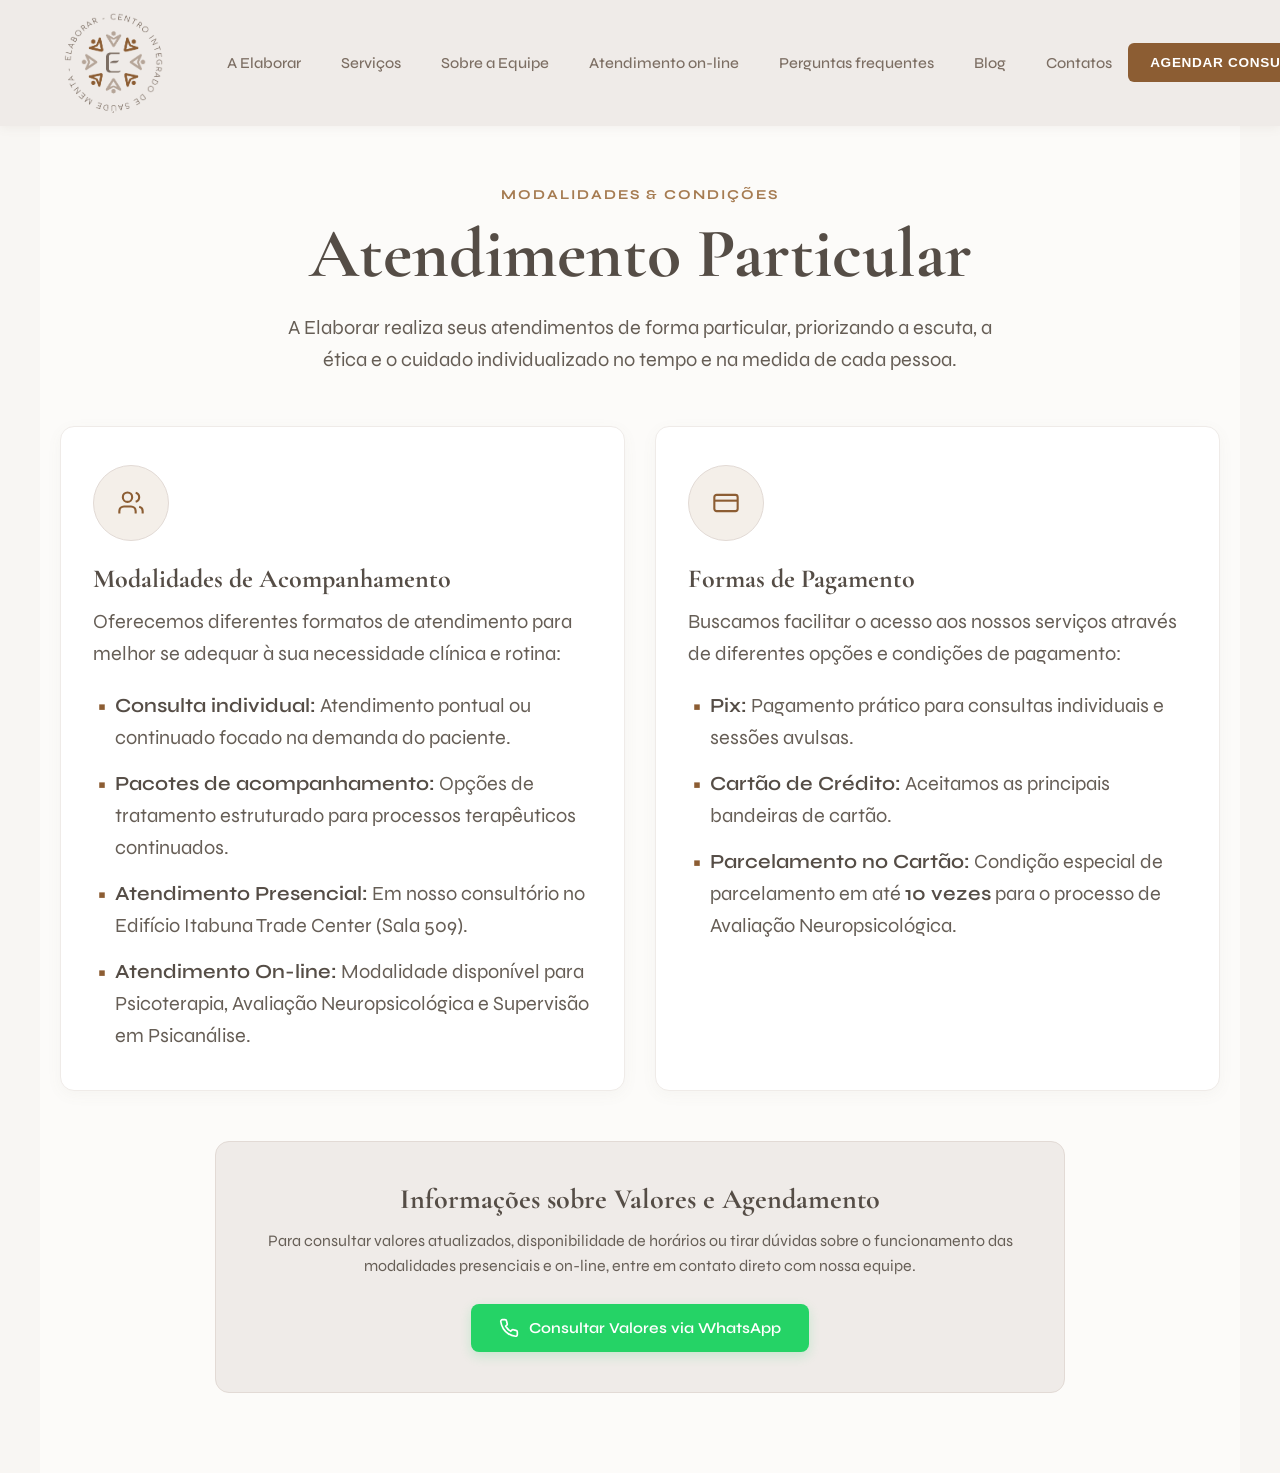
==== atendimento.html @ 6d5e4885 "prototipo 6 Mudanças em todas as abas. Ainda falta slideshow na home" ====
<!DOCTYPE html>
<html lang="pt-BR">
<head>
  <meta charset="UTF-8">
  <meta name="viewport" content="width=device-width, initial-scale=1.0">
  <title>Atendimento Particular - Elaborar</title>
  
  <link rel="stylesheet" href="clinica.css">
  <link rel="preconnect" href="https://fonts.googleapis.com">
  <link rel="preconnect" href="https://fonts.gstatic.com" crossorigin>
  <link href="https://fonts.googleapis.com/css2?family=Cormorant+Garamond:wght@600;700&family=Syne:wght@400;500;600;700&display=swap" rel="stylesheet">
</head>
<body class="fundo-creme">

  <!-- NAVBAR PRINCIPAL -->
<header class="navbar">
  <div class="nav-container">
    <a href="index.html" class="logo-brand">
      <img src="imagenssite/logo.png" alt="Logo Elaborar" class="logo-img">
    </a>

    <button class="hamburger-btn" id="hamburgerBtn" aria-label="Menu">
      <span></span><span></span><span></span>
    </button>
<!-- Navbar Unificada -->
    <div class="nav-content" id="navContent">
      <nav class="nav-menu">
        <a href="sobre.html#a-clinica" class="nav-link">A Elaborar</a>

        <div class="nav-item has-dropdown">
          <a href="servicos.html" class="nav-link">Serviços</a>
          <div class="dropdown-menu">
            <a href="servicos.html#psicoterapia">Psicoterapia</a>
            <a href="servicos.html#psicanalise">Psicanálise</a>
            <a href="servicos.html#psiquiatria">Psiquiatria</a>
            <a href="servicos.html#avaliacao">Avaliação Neuropsicológica</a>
            <a href="servicos.html#orientacao-parental">Orientação Parental</a>
          </div>
        </div>

        <a href="sobre.html#profissionais" class="nav-link">Sobre a Equipe</a>
        <a href="atendimento.html" class="nav-link">Atendimento on-line</a>
        <a href="perguntas.html" class="nav-link">Perguntas frequentes</a>
        <a href="blog.html" class="nav-link">Blog</a>
        <a href="contatos.html" class="nav-link">Contatos</a>
      </nav>
      <!-- BOTÃO DE AÇÃO -->
      <button class="btn-agendar" onclick="abrirModal()">AGENDAR CONSULTA</button>

    </div>
  </div>
</header>

  <section id="atendimento-particular" class="secao-pagina">
    <!-- CABEÇALHO DA SEÇÃO -->
    <div class="texto-centralizado">
      <span class="subtitulo-secao">MODALIDADES & CONDIÇÕES</span>
      <h2>Atendimento Particular</h2>
      <p>A Elaborar realiza seus atendimentos de forma particular, priorizando a escuta, a ética e o cuidado individualizado no tempo e na medida de cada pessoa.</p>
    </div>

    <!-- CARDS COM MODALIDADES E FORMAS DE PAGAMENTO -->
    <div class="container-particular">
      
      <!-- CARD 1: MODALIDADES -->
      <div class="card-particular">
        <div class="icone-particular">
          <svg xmlns="http://www.w3.org/2000/svg" width="28" height="28" viewBox="0 0 24 24" fill="none" stroke="currentColor" stroke-width="1.8"><path d="M16 21v-2a4 4 0 0 0-4-4H6a4 4 0 0 0-4 4v2"/><circle cx="9" cy="7" r="4"/><path d="M22 21v-2a4 4 0 0 0-3-3.87"/><path d="M16 3.13a4 4 0 0 1 0 7.75"/></svg>
        </div>
        <h3>Modalidades de Acompanhamento</h3>
        <p>Oferecemos diferentes formatos de atendimento para melhor se adequar à sua necessidade clínica e rotina:</p>
        <ul class="lista-detalhes">
          <li><strong>Consulta individual:</strong> Atendimento pontual ou continuado focado na demanda do paciente.</li>
          <li><strong>Pacotes de acompanhamento:</strong> Opções de tratamento estruturado para processos terapêuticos continuados.</li>
          <li><strong>Atendimento Presencial:</strong> Em nosso consultório no Edifício Itabuna Trade Center (Sala 509).</li>
          <li><strong>Atendimento On-line:</strong> Modalidade disponível para Psicoterapia, Avaliação Neuropsicológica e Supervisão em Psicanálise.</li>
        </ul>
      </div>

      <!-- CARD 2: FORMAS DE PAGAMENTO -->
      <div class="card-particular">
        <div class="icone-particular">
          <svg xmlns="http://www.w3.org/2000/svg" width="28" height="28" viewBox="0 0 24 24" fill="none" stroke="currentColor" stroke-width="1.8"><rect width="20" height="14" x="2" y="5" rx="2"/><line x1="2" x2="22" y1="10" y2="10"/></svg>
        </div>
        <h3>Formas de Pagamento</h3>
        <p>Buscamos facilitar o acesso aos nossos serviços através de diferentes opções e condições de pagamento:</p>
        <ul class="lista-detalhes">
          <li><strong>Pix:</strong> Pagamento prático para consultas individuais e sessões avulsas.</li>
          <li><strong>Cartão de Crédito:</strong> Aceitamos as principais bandeiras de cartão.</li>
          <li><strong>Parcelamento no Cartão:</strong> Condição especial de parcelamento em até <strong>10 vezes</strong> para o processo de Avaliação Neuropsicológica.</li>
        </ul>
      </div>

    </div>

    <!-- BLOCO DE INFORMAÇÕES ADICIONAIS / DUVIDAS -->
    <div class="caixa-duvidas-particular">
      <h3>Informações sobre Valores e Agendamento</h3>
      <p>Para consultar valores atualizados, disponibilidade de horários ou tirar dúvidas sobre o funcionamento das modalidades presenciais e on-line, entre em contato direto com nossa equipe.</p>
      
      <div class="botoes-acao-particular">
        <a href="https://wa.me/5573981394240?text=Olá!%20Gostaria%20de%20saber%20informações%20sobre%20valores%20e%20horários%20do%20atendimento%20particular." target="_blank" class="btn-particular-whatsapp">
          <svg xmlns="http://www.w3.org/2000/svg" width="20" height="20" viewBox="0 0 24 24" fill="none" stroke="currentColor" stroke-width="2"><path d="M22 16.92v3a2 2 0 0 1-2.18 2 19.79 19.79 0 0 1-8.63-3.07 19.5 19.5 0 0 1-6-6 19.79 19.79 0 0 1-3.07-8.67A2 2 0 0 1 4.11 2h3a2 2 0 0 1 2 1.72 12.84 12.84 0 0 0 .7 2.81 2 2 0 0 1-.45 2.11L8.09 9.91a16 16 0 0 0 6 6l1.27-1.27a2 2 0 0 1 2.11-.45 12.84 12.84 0 0 0 2.81.7A2 2 0 0 1 22 16.92z"/></svg>
          Consultar Valores via WhatsApp
        </a>
      </div>
    </div>

  </section>

</body>
</html>
---- clinica.css ----
/* ==========================================
   RESET & BASE
   ========================================== */
* {
  margin: 0;
  padding: 0;
  box-sizing: border-box;
}

body {
  font-family: 'Syne', sans-serif;
  background-color: #f8f6f3; 
  color: #3d3530;
}

/* ==========================================
   1. TOPBAR (FAIXA SUPERIOR)
   ========================================== */
.topbar {
  background-color: #FFFDD0;
  border-bottom: 1px solid #9e8d80;
  padding: 0.6rem 0;
  font-size: 0.9rem;
  color: #ffffff;
  width: 100%;
}

.topbar-container {
  width: 100%;
  max-width: 1200px; 
  margin: 0 auto;
  padding: 0 1.5rem;
  display: flex;
  justify-content: space-between;
  align-items: center;
}

.topbar-info {
  display: flex;
  align-items: center;
  gap: 1rem;
}

.topbar-info a {
  color: #ffffff;
  text-decoration: none;
  font-weight: 500;
}

.topbar-social {
  display: flex;
  align-items: center;
  gap: 1rem;
}

/* ==========================================
   2. NAVBAR PRINCIPAL
   ========================================== */
.navbar {
  background-color: #efebe8;
  position: sticky;
  top: 0;
  z-index: 100;
  box-shadow: 0 2px 10px rgba(124, 110, 99, 0.08);
  width: 100%;
  padding: 0.8rem 0;
}

.nav-container {
  width: 100%;
  max-width: 95%; 
  margin: 0 auto;
  padding: 0 2rem; 
  display: flex;
  justify-content: space-between;
  align-items: center;
  position: relative;
}

/* Logo / Ícone */
.logo-brand {
  display: flex;
  align-items: center;
}

.logo-img {
  height: 100px;
  width: auto;
  object-fit: contain;
  display: block;
}

/* Container de Navegação */
.nav-content {
  display: flex;
  align-items: center;
  justify-content: space-between; 
  flex: 1;
  margin-left: 3rem; 
}

/* Links de Navegação */
.nav-menu {
  display: flex;
  align-items: center;
  gap: 0.5rem;
  list-style: none;
  margin: 0 auto;
}

.nav-item {
  position: relative;
}

.nav-link {
  display: block;
  padding: 0.8rem 1rem;
  text-decoration: none;
  color: #7c6e63;
  font-size: 0.95rem;
  font-weight: 500;
  white-space: nowrap;
  transition: color 0.2s;
}

.nav-link:hover,
.nav-item:hover .nav-link {
  color: #8c5d33;
}

/* Dropdown Menu */
.dropdown-menu {
  display: none;
  position: absolute;
  top: 100%;
  left: 0;
  background-color: #efebe8;
  min-width: 240px;
  box-shadow: 0 8px 16px rgba(0,0,0,0.1);
  border-radius: 4px;
  padding: 0.5rem 0;
  z-index: 1000;
}

.has-dropdown:hover .dropdown-menu {
  display: block;
}

.dropdown-menu a {
  color: #7c6e63;
  padding: 0.6rem 1.2rem;
  text-decoration: none;
  display: block;
  font-size: 0.85rem;
  transition: background-color 0.2s;
}

.dropdown-menu a:hover {
  background-color: #e2dad5;
  color: #8c5d33;
}

/* Botão Agender Consulta */
.btn-agendar {
  background-color: #8c5d33;
  color: #ffffff;
  padding: 0.75rem 1.4rem;
  border-radius: 6px;
  border: none;
  font-size: 0.85rem;
  font-weight: 700;
  letter-spacing: 0.05em;
  white-space: nowrap;
  cursor: pointer;
  flex-shrink: 0;
  transition: background-color 0.2s, transform 0.2s;
}

.btn-agendar:hover {
  background-color: #6f4726;
  transform: translateY(-1px);
}

/* Hambúrguer */
.hamburger-btn {
  display: none;
  flex-direction: column;
  justify-content: space-between;
  width: 28px;
  height: 20px;
  background: transparent;
  border: none;
  cursor: pointer;
  padding: 0;
  z-index: 101;
}

.hamburger-btn span {
  width: 100%;
  height: 2px;
  background-color: #7c6e63;
  border-radius: 2px;
  transition: all 0.3s ease;
}

/* ==========================================
   3. HERO SECTION
   ========================================== */
.hero {
  position: relative;
  width: 100%;
  height: calc(100vh - 120px);
  display: flex;
  justify-content: center;
  align-items: center;
  text-align: center;
  overflow: hidden;
}

.hero-bg {
  position: absolute;
  inset: 0;
  background: url(imagenssite/background.png) center/cover no-repeat;
}

.hero-overlay {
  position: absolute;
  inset: 0;
  background: linear-gradient(135deg, rgba(124, 110, 99, 0.5) 0%, rgba(140, 93, 51, 0.45) 100%);
}

.hero-content {
  position: relative;
  z-index: 2;
  padding: 0 2rem;
  max-width: 900px;
  color: #ffffff;
}

.hero-content h1 {
  font-size: 3.8rem;
  font-weight: 400;
  letter-spacing: -0.02em;
  margin-bottom: 1.5rem;
  line-height: 1.1;
}

.hero-content p {
  font-family: 'Cormorant Garamond', serif;
  font-style: italic;
  font-size: 1.6rem;
  color: #f1eae4;
}

/* ==========================================
   4. SEÇÕES DE PÁGINAS E SOBRE NÓS
   ========================================== */
.secao-pagina {
  scroll-margin-top: 80px; 
  padding: 80px 20px;
  background-color: #fcfbf9;
}

.fundo-diferente {
  background-color: #f4efe9;
}

.container-secao {
  max-width: 1600px;
  margin: 0 auto;
  display: flex;
  align-items: center;
  gap: 50px;
}

.flex-coluna {
  flex-direction: column;
}

.texto-secao {
  flex: 1;
}

.subtitulo-secao {
  font-family: 'Syne', sans-serif;
  font-size: 16px;
  text-transform: uppercase;
  letter-spacing: 2px;
  color: #a67c52;
  font-weight: 700;
  display: block;
  margin-bottom: 10px;
}

.texto-secao h2, .texto-centralizado h2 {
  font-family: 'Cormorant Garamond', serif;
  font-size: 38px;
  color: #554d46;
  margin-bottom: 20px;
}

.texto-secao p, .texto-centralizado p {
  font-size: 18px;
  line-height: 1.8;
  color: #665e56;
  margin-bottom: 15px;
}

.texto-centralizado {
  text-align: center;
  max-width: 700px;
  margin-bottom: 40px;
}

.imagem-secao {
  flex: 1;
  text-align: center;
}

.img-destaque {
  width: 100%;
  max-width: 450px;
  border-radius: 12px;
  mix-blend-mode: multiply; 
  opacity: 0.75; 
  box-shadow: none; 
}

#sobre-nos {
  padding: 60px 20px;
  text-align: center;
  max-width: 1200px;
  margin: 0 auto;
}

.introducao-clinica {
  margin-bottom: 40px;
  color: #555;
}

.equipe-container {
  display: flex;
  flex-wrap: wrap;
  justify-content: center;
  gap: 30px;
}

.membro-equipe {
  flex: 1;
  min-width: 280px;
  max-width: 350px;
  background-color: #f9f9f9;
  padding: 20px;
  border-radius: 8px;
  box-shadow: 0 4px 6px rgba(0,0,0,0.05);
}

.membro-equipe img {
  width: 150px;
  height: 150px;
  border-radius: 50%;
  object-fit: cover;
  margin-bottom: 15px;
}

.membro-equipe h3 {
  margin: 10px 0 5px 0;
}

.membro-equipe .cargo {
  font-weight: bold;
  color: #007680;
  display: block;
  margin-bottom: 15px;
}

/* Grid e Cards dos Profissionais */
.grid-profissionais {
  display: flex; 
  flex-wrap: wrap;
  justify-content: center;
  gap: 20px;
  width: 100%;
  max-width: 1280px;
  margin: 0 auto;
}

.card-profissional {
  background: #ffffff;
  padding: 35px 30px;
  border-radius: 12px;
  flex: 1 1 420px;
  max-width: 460px;
  text-align: center;
  box-shadow: 0 5px 15px rgba(0, 0, 0, 0.04);
  transition: transform 0.3s ease, box-shadow 0.3s ease;
}

.card-profissional:hover {
  transform: translateY(-5px);
  box-shadow: 0 10px 20px rgba(0,0,0,0.08);
}

.foto-perfil {
  width: 250px;
  height: 250px;
  border-radius: 50%;
  object-fit: cover;
  margin-bottom: 15px;
  border: 3px solid #f4efe9;
}

.card-profissional h3 {
  font-family: 'Cormorant Garamond', serif;
  font-size: 24px;
  color: #554d46;
  margin-bottom: 5px;
}

.cargo-tag {
  display: inline-block;
  font-size: 20px;
  color: #a67c52;
  font-weight: 700;
  margin-bottom: 18px;
}

.card-profissional p {
  font-size: 15px;
  line-height: 1.7;
  color: #665e56;
  text-align: center;          
  margin-top: 15px;
}

/* ==========================================
   2. SEÇÃO DE SERVIÇOS (GRADE DE CARDS)
   ========================================== */
#servicos {
  padding: 60px 20px 80px 20px;
  max-width: 1280px;
  margin: 0 auto;
}

/* Header centralizado da página */
.texto-centralizado {
  text-align: center;
  max-width: 750px;
  margin: 0 auto 50px auto;
}

.subtitulo-secao {
  display: block;
  font-size: 0.85rem;
  font-weight: 700;
  letter-spacing: 0.15em;
  color: #a67c52;
  margin-bottom: 8px;
  text-transform: uppercase;
}

.texto-centralizado h2 {
  font-family: 'Cormorant Garamond', serif;
  font-size: 40px;
  font-weight: 700;
  color: #554d46;
  margin-bottom: 16px;
}

.texto-centralizado p {
  font-size: 1.05rem;
  line-height: 1.6;
  color: #665e56;
}

/* Grid de 4 colunas em telas cheias */
.grid-servicos {
  display: grid;
  grid-template-columns: repeat(4, 1fr);
  gap: 24px;
}

/* Card Individual de Serviço */
.card-servico {
  background-color: #ffffff;
  padding: 35px 24px;
  border-radius: 14px;
  border: 1px solid #efebe8;
  box-shadow: 0 4px 15px rgba(124, 110, 99, 0.05);
  display: flex;
  flex-direction: column;
  align-items: center;
  text-align: center;
  transition: transform 0.3s ease, box-shadow 0.3s ease, border-color 0.3s ease;
}

.card-servico:hover {
  transform: translateY(-6px);
  box-shadow: 0 12px 25px rgba(124, 110, 99, 0.12);
  border-color: #a67c52;
}

/* Ícone Destacado Circular */
.icone-servico {
  width: 60px;
  height: 60px;
  background-color: #f4efe9;
  border-radius: 50%;
  display: flex;
  align-items: center;
  justify-content: center;
  margin-bottom: 20px;
  color: #8c5d33;
  border: 1px solid #e2dad5;
  flex-shrink: 0;
  transition: background-color 0.3s ease, color 0.3s ease, transform 0.3s ease;
}

.card-servico:hover .icone-servico {
  background-color: #8c5d33;
  color: #ffffff;
  transform: scale(1.05);
}

.card-servico h3 {
  font-family: 'Cormorant Garamond', serif;
  font-size: 23px;
  font-weight: 700;
  color: #554d46;
  margin-bottom: 12px;
  line-height: 1.25;
}

.card-servico p {
  font-size: 0.92rem;
  line-height: 1.6;
  color: #665e56;
}

/* ==========================================
   2. PERGUNTAS FREQUENTES (FAQ)
   ========================================== */
.faq-container {
  max-width: 850px;
  margin: 60px auto;
  padding: 0 20px;
}

.faq-container h2 {
  font-family: 'Cormorant Garamond', serif;
  font-size: 38px;
  color: #554d46;
  text-align: center;
  margin-bottom: 35px;
}

.faq-lista {
  display: flex;
  flex-direction: column;
  gap: 16px;
}

/* Card do Item */
.faq-item {
  background-color: #ffffff;
  border: 1px solid #efebe8;
  border-radius: 10px;
  box-shadow: 0 4px 12px rgba(124, 110, 99, 0.04);
  overflow: hidden;
  transition: border-color 0.25s ease, box-shadow 0.25s ease;
}

.faq-item[open] {
  border-color: #a67c52;
  box-shadow: 0 6px 18px rgba(124, 110, 99, 0.08);
}

/* Título / Pergunta */
.faq-item summary {
  padding: 22px 26px;
  font-size: 1.05rem;
  font-weight: 600;
  color: #554d46;
  cursor: pointer;
  display: flex;
  justify-content: space-between;
  align-items: center;
  list-style: none;
  user-select: none;
  transition: color 0.2s ease;
}

.faq-item summary::-webkit-details-marker {
  display: none;
}

.faq-item summary:hover {
  color: #8c5d33;
}

/* Sinalizador de + / - automático */
.faq-item summary::after {
  content: '+';
  font-size: 1.4rem;
  font-weight: 400;
  color: #8c5d33;
  line-height: 1;
  transition: transform 0.25s ease;
}

.faq-item[open] summary::after {
  content: '−';
}

/* Resposta */
.faq-resposta {
  padding: 0 26px 22px 26px;
  color: #665e56;
  font-size: 0.96rem;
  line-height: 1.7;
  border-top: 1px solid #f4efe9;
  padding-top: 16px;
}

/* ==========================================
   2. ESTRUTURA DO BLOG & CARDS
   ========================================== */
.secao-pagina {
  padding: 60px 20px 80px 20px;
  max-width: 1000px;
  margin: 0 auto;
}

.card-box {
  background-color: #ffffff;
  border-radius: 16px;
  padding: 45px 40px;
  border: 1px solid #efebe8;
  box-shadow: 0 4px 20px rgba(124, 110, 99, 0.06);
}

.subtitulo-secao {
  display: block;
  font-size: 0.85rem;
  font-weight: 700;
  letter-spacing: 0.15em;
  color: #a67c52;
  margin-bottom: 8px;
  text-transform: uppercase;
}

.titulo-aba {
  font-family: 'Cormorant Garamond', serif;
  font-size: 38px;
  font-weight: 700;
  color: #554d46;
  margin-bottom: 30px;
}

/* BARRA DO ADMINISTRADOR */
.admin-bar {
  display: flex;
  justify-content: flex-end;
  margin-bottom: 15px;
}

.btn-admin-toggle {
  background-color: transparent;
  border: 1px dashed #a67c52;
  color: #8c5d33;
  padding: 8px 16px;
  border-radius: 6px;
  font-family: 'Syne', sans-serif;
  font-size: 0.85rem;
  font-weight: 600;
  cursor: pointer;
  transition: all 0.2s ease;
}

.btn-admin-toggle:hover {
  background-color: #f4efe9;
}

/* FORMULÁRIO DE PUBLICAÇÃO */
.blog-form-box {
  background-color: #fcfaf7;
  border: 1px solid #e2dad5;
  border-radius: 12px;
  padding: 28px;
  margin-bottom: 40px;
  display: none; /* Controlado via JS para exibir apenas se admin */
}

.blog-form-box.ativo {
  display: block;
}

.blog-form-box h3 {
  font-family: 'Cormorant Garamond', serif;
  font-size: 24px;
  font-weight: 700;
  color: #554d46;
  margin-bottom: 18px;
}

.blog-form-box input[type="text"],
.blog-form-box textarea {
  width: 100%;
  padding: 12px 16px;
  margin-bottom: 15px;
  border: 1px solid #dcd6d0;
  border-radius: 8px;
  font-family: 'Syne', sans-serif;
  font-size: 0.95rem;
  color: #3d3530;
  background-color: #ffffff;
  outline: none;
  transition: border-color 0.2s ease, box-shadow 0.2s ease;
}

.blog-form-box input[type="text"]:focus,
.blog-form-box textarea:focus {
  border-color: #8c5d33;
  box-shadow: 0 0 0 3px rgba(140, 93, 51, 0.1);
}

.btn-publicar {
  background-color: #8c5d33;
  color: #ffffff;
  padding: 12px 26px;
  border: none;
  border-radius: 8px;
  font-family: 'Syne', sans-serif;
  font-size: 0.9rem;
  font-weight: 700;
  cursor: pointer;
  transition: background-color 0.2s ease, transform 0.2s ease;
}

.btn-publicar:hover {
  background-color: #6f4726;
  transform: translateY(-1px);
}

/* CARDS DE ARTIGOS PUBLICADOS */
#postsContainer {
  display: flex;
  flex-direction: column;
  gap: 24px;
}

.post-card {
  background-color: #ffffff;
  border: 1px solid #efebe8;
  border-radius: 12px;
  padding: 28px;
  box-shadow: 0 2px 10px rgba(124, 110, 99, 0.04);
  transition: border-color 0.2s ease, box-shadow 0.2s ease;
}

.post-card:hover {
  border-color: #e2dad5;
  box-shadow: 0 4px 15px rgba(124, 110, 99, 0.08);
}

.post-card h3 {
  font-family: 'Cormorant Garamond', serif;
  font-size: 26px;
  font-weight: 700;
  color: #554d46;
  margin-bottom: 6px;
}

.post-meta {
  font-size: 0.82rem;
  font-weight: 600;
  color: #a67c52;
  margin-bottom: 14px;
  text-transform: uppercase;
  letter-spacing: 0.05em;
}

.post-card p {
  font-size: 0.98rem;
  line-height: 1.65;
  color: #665e56;
  white-space: pre-wrap;
}

.post-acoes {
  margin-top: 15px;
  padding-top: 12px;
  border-top: 1px solid #f4efe9;
  display: flex;
  justify-content: flex-end;
}

.btn-deletar {
  background: transparent;
  border: none;
  color: #c94a4a;
  font-family: 'Syne', sans-serif;
  font-size: 0.82rem;
  font-weight: 600;
  cursor: pointer;
  transition: color 0.2s ease;
}

.btn-deletar:hover {
  color: #a33232;
  text-decoration: underline;
}

/* RODAPÉ SIMPLES */
.rodape-simples {
  text-align: center;
  padding: 30px 20px;
  color: #7c6e63;
  font-size: 0.88rem;
  border-top: 1px solid #efebe8;
  margin-top: 40px;
}


/* ==========================================
   2. ATENDIMENTO PARTICULAR
   ========================================== */
#atendimento-particular {
  padding: 60px 20px 80px 20px;
  max-width: 1200px;
  margin: 0 auto;
}

/* Cabeçalho da Seção */
.texto-centralizado {
  text-align: center;
  max-width: 750px;
  margin: 0 auto 50px auto;
}

.subtitulo-secao {
  display: block;
  font-size: 0.85rem;
  font-weight: 700;
  letter-spacing: 0.15em;
  color: #a67c52;
  margin-bottom: 8px;
  text-transform: uppercase;
}

.texto-centralizado h2 {
  font-family: 'Cormorant Garamond', serif;
  font-size: 70px;
  font-weight: 700;
  color: #554d46;
  margin-bottom: 16px;
}

.texto-centralizado p {
  font-size: 20px;
  line-height: 1.6;
  color: #665e56;
}

/* Grid de Cards (Modalidades e Pagamento) */
.container-particular {
  display: grid;
  grid-template-columns: repeat(2, 1fr);
  gap: 30px;
  margin-bottom: 50px;
}

.card-particular {
  background-color: #ffffff;
  padding: 38px 32px;
  border-radius: 14px;
  border: 1px solid #efebe8;
  box-shadow: 0 4px 15px rgba(124, 110, 99, 0.05);
  display: flex;
  flex-direction: column;
  align-items: flex-start;
  transition: transform 0.3s ease, box-shadow 0.3s ease, border-color 0.3s ease;
}

.card-particular:hover {
  transform: translateY(-5px);
  box-shadow: 0 12px 25px rgba(124, 110, 99, 0.12);
  border-color: #a67c52;
}

/* Ícone Destacado Circular */
.icone-particular {
  width: 76px;
  height: 76px;
  background-color: #f4efe9;
  border-radius: 50%;
  display: flex;
  align-items: center;
  justify-content: center;
  margin-bottom: 22px;
  color: #8c5d33;
  border: 1px solid #e2dad5;
  flex-shrink: 0;
}

.card-particular h3 {
  font-family: 'Cormorant Garamond', serif;
  font-size: 26px;
  font-weight: 700;
  color: #554d46;
  margin-bottom: 12px;
}

.card-particular > p {
  font-size: 20px;
  line-height: 1.6;
  color: #665e56;
  margin-bottom: 20px;
}

/* Estilização da Lista de Detalhes */
.lista-detalhes {
  list-style: none;
  padding: 0;
  margin: 0;
  width: 100%;
  display: flex;
  flex-direction: column;
  gap: 14px;
}

.lista-detalhes li {
  position: relative;
  padding-left: 22px;
  font-size: 20px;
  line-height: 1.6;
  color: #665e56;
}

.lista-detalhes li::before {
  content: '•';
  position: absolute;
  left: 4px;
  top: -2px;
  color: #8c5d33;
  font-size: 1.4rem;
}

.lista-detalhes li strong {
  color: #554d46;
  font-weight: 600;
}

/* Caixa de Informações Adicionais / WhatsApp */
.caixa-duvidas-particular {
  background-color: #efebe8;
  border-radius: 14px;
  padding: 40px 30px;
  text-align: center;
  max-width: 850px;
  margin: 0 auto;
  border: 1px solid #e2dad5;
}

.caixa-duvidas-particular h3 {
  font-family: 'Cormorant Garamond', serif;
  font-size: 28px;
  font-weight: 700;
  color: #554d46;
  margin-bottom: 12px;
}

.caixa-duvidas-particular p {
  font-size: 1rem;
  line-height: 1.6;
  color: #665e56;
  margin-bottom: 25px;
}

.botoes-acao-particular {
  display: flex;
  justify-content: center;
}

.btn-particular-whatsapp {
  display: inline-flex;
  align-items: center;
  gap: 10px;
  background-color: #25d366;
  color: #ffffff;
  padding: 14px 28px;
  border-radius: 8px;
  font-size: 0.95rem;
  font-weight: 600;
  text-decoration: none;
  transition: background-color 0.25s ease, transform 0.25s ease, box-shadow 0.25s ease;
  box-shadow: 0 4px 12px rgba(37, 211, 102, 0.2);
}

/* ==========================================
   5. MODAL DE AGENDAMENTO
   ========================================== */
.modal {
  display: none; 
  position: fixed;
  z-index: 1000;
  inset: 0;
  background-color: rgba(0, 0, 0, 0.5);
  backdrop-filter: blur(4px);
  justify-content: center;
  align-items: center;
  padding: 1rem;
}

.modal-content {
  background-color: #f8f6f3;
  padding: 2.5rem;
  border-radius: 12px;
  max-width: 650px;
  width: 100%;
  position: relative;
  box-shadow: 0 10px 30px rgba(0,0,0,0.2);
}

.close-btn {
  position: absolute;
  top: 1rem;
  right: 1.5rem;
  font-size: 2rem;
  color: #7c6e63;
  cursor: pointer;
  line-height: 1;
}

.modal-content h2 {
  color: #7c6e63;
  margin-bottom: 0.5rem;
  font-size: 1.8rem;
}

.modal-content p {
  color: #66526e;
  font-size: 0.95rem;
  margin-bottom: 1.5rem;
}

.form-row {
  display: flex;
  gap: 1rem;
  margin-bottom: 1rem;
}

.form-row input {
  flex: 1;
}

#formAgendamento input,
#formAgendamento textarea {
  width: 100%;
  padding: 0.85rem 1rem;
  border: 1px solid #b5a598;
  border-radius: 6px;
  background-color: #ffffff;
  font-family: inherit;
  font-size: 0.95rem;
  color: #3d3530;
  outline: none;
  transition: border-color 0.2s;
}

#formAgendamento input:focus,
#formAgendamento textarea:focus {
  border-color: #8c5d33;
}

#formAgendamento textarea {
  margin-bottom: 1.5rem;
  resize: vertical;
}

.btn-submit {
  width: 100%;
  background-color: #8c5d33;
  color: #ffffff;
  padding: 1rem;
  border: none;
  border-radius: 6px;
  font-size: 1rem;
  font-weight: 700;
  cursor: pointer;
  transition: background-color 0.2s;
}

.btn-submit:hover {
  background-color: #6f4726;
}

/* ==========================================
   6. BOTÃO FLUTUANTE WHATSAPP
   ========================================== */
.whatsapp-btn {
  position: fixed;
  bottom: 2rem;
  right: 2rem;
  width: 54px;
  height: 54px;
  background-color: #25d366;
  color: #fff;
  border-radius: 50%;
  display: flex;
  justify-content: center;
  align-items: center;
  box-shadow: 0 4px 12px rgba(0, 0, 0, 0.25);
  z-index: 80;
}

/* ==========================================
   7. RESPONSIVIDADE E MEDIA QUERIES
   ========================================== */
@media (max-width: 1100px) {
  .topbar-info span:first-child,
  .divider-dot,
  .topbar-social {
    display: none;
  }

  .topbar-container {
    justify-content: center;
  }

  .topbar-info {
    gap: 0.8rem;
    font-size: 0.8rem;
  }

  .hamburger-btn {
    display: flex;
  }

  .nav-content {
    display: none;
    position: absolute;
    top: 100%;
    left: 0;
    width: 100%;
    background-color: #efebe8;
    flex-direction: column;
    padding: 1.5rem;
    box-shadow: 0 10px 20px rgba(0,0,0,0.12);
    gap: 1.2rem;
    border-top: 1px solid #e2dad5;
    margin-left: 0;
  }

  .nav-content.active {
    display: flex;
  }

  .nav-menu {
    flex-direction: column;
    width: 100%;
    gap: 0.8rem;
    margin: 0;
  }

  .nav-item {
    width: 100%;
    text-align: center;
  }

  .nav-link {
    font-size: 1rem;
    display: block;
    padding: 0.4rem 0;
  }

  .dropdown-menu {
    position: static;
    box-shadow: none;
    background-color: #e7e1dc;
    margin-top: 0.4rem;
    border-radius: 6px;
  }

  .btn-agendar {
    width: 100%;
    max-width: 300px;
    margin: 0.5rem auto 0 auto;
    text-align: center;
  }

  .hamburger-btn.active span:nth-child(1) {
    transform: translateY(9px) rotate(45deg);
  }

  .hamburger-btn.active span:nth-child(2) {
    opacity: 0;
  }

  .hamburger-btn.active span:nth-child(3) {
    transform: translateY(-9px) rotate(-45deg);
  }
}

@media (max-width: 768px) {
  .container-secao {
    flex-direction: column;
    gap: 30px;
  }
}

@media (max-width: 600px) {
  .form-row {
    flex-direction: column;
    gap: 1rem;
  }
}
/* Ajuste Mobile */
@media (max-width: 600px) {
  .pergunta-faq {
    padding: 18px 20px;
    font-size: 0.98rem;
  }
  
  .resposta-faq {
    padding: 0 20px 18px 20px;
    padding-top: 14px;
  }
}
/* Responsividade Mobile */
@media (max-width: 600px) {
  .secao-online {
    padding: 50px 15px;
  }
  
  .grid-online {
    grid-template-columns: 1fr;
  }}
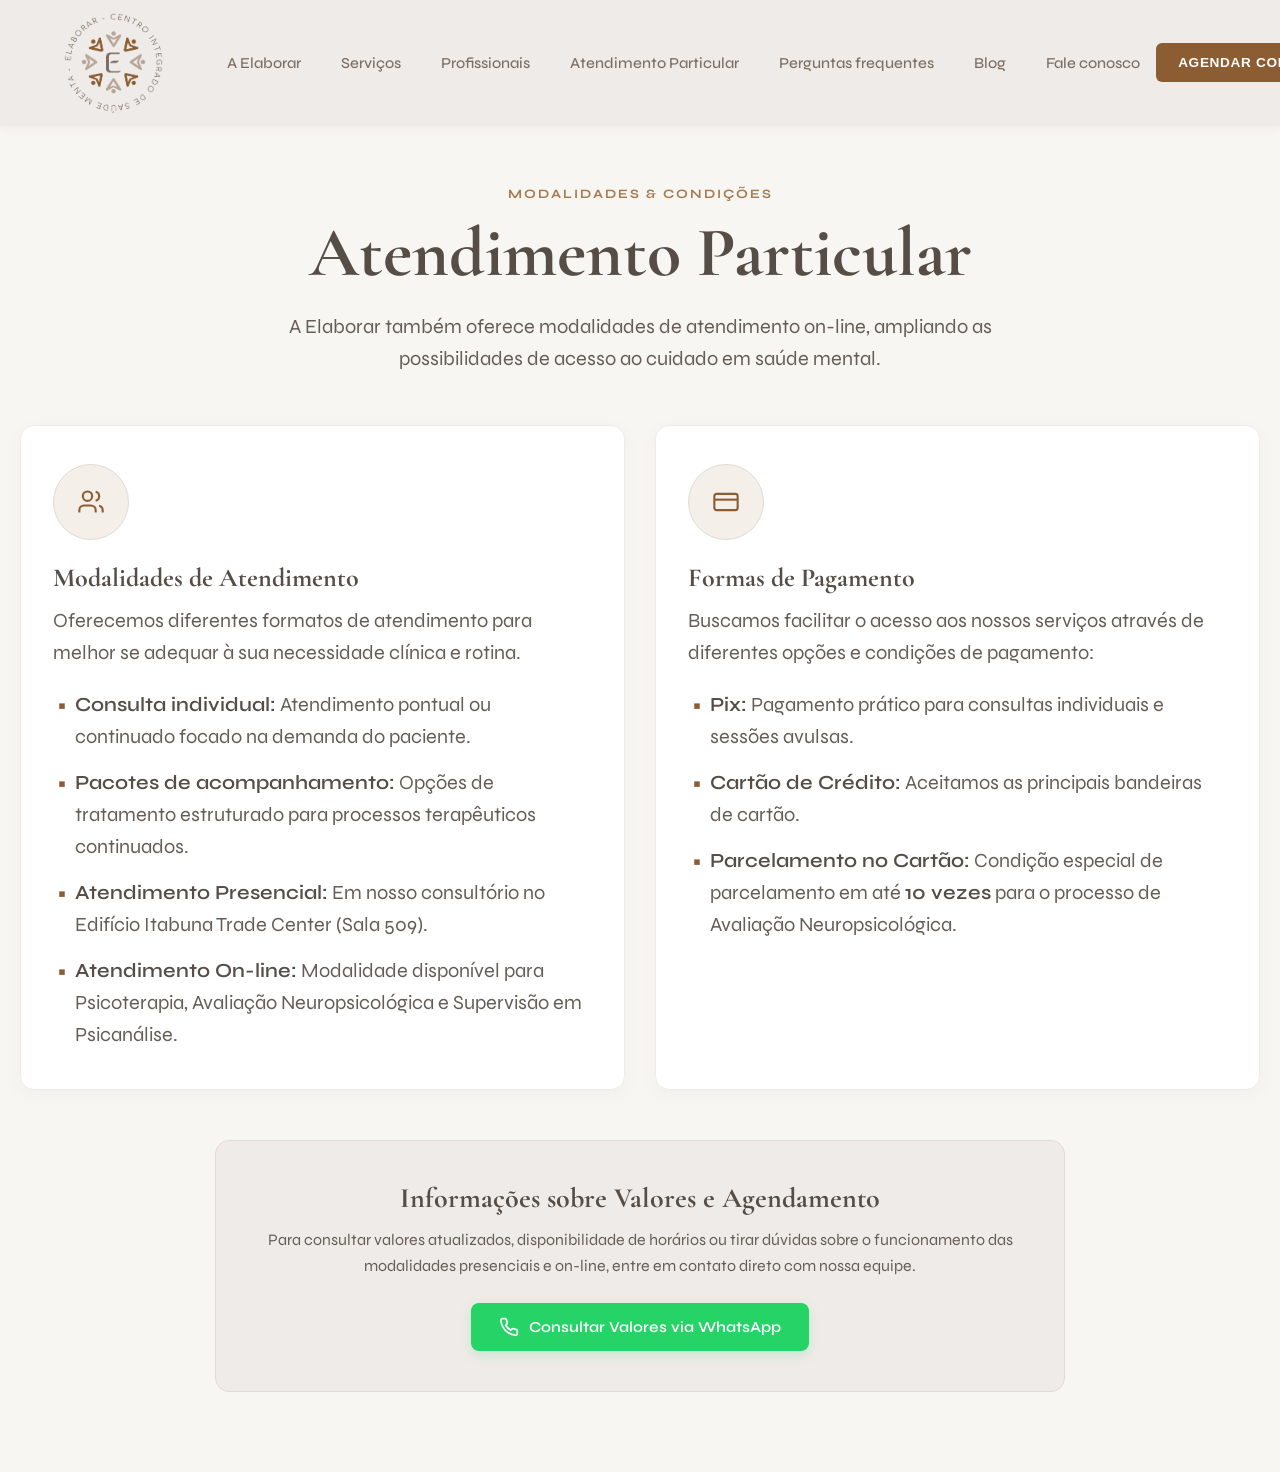
==== commit 97c4ad44: "Prototipo Final? Talvez....... Talvez" ====
--- a/atendimento.html
+++ b/atendimento.html
@@ -4,7 +4,7 @@
   <meta charset="UTF-8">
   <meta name="viewport" content="width=device-width, initial-scale=1.0">
   <title>Atendimento Particular - Elaborar</title>
-  
+  <script src="clinica.js"></script>
   <link rel="stylesheet" href="clinica.css">
   <link rel="preconnect" href="https://fonts.googleapis.com">
   <link rel="preconnect" href="https://fonts.gstatic.com" crossorigin>
@@ -38,11 +38,11 @@
           </div>
         </div>
 
-        <a href="sobre.html#profissionais" class="nav-link">Sobre a Equipe</a>
-        <a href="atendimento.html" class="nav-link">Atendimento on-line</a>
+        <a href="profissionais.html" class="nav-link">Profissionais</a>
+        <a href="atendimento.html" class="nav-link">Atendimento Particular</a>
         <a href="perguntas.html" class="nav-link">Perguntas frequentes</a>
         <a href="blog.html" class="nav-link">Blog</a>
-        <a href="contatos.html" class="nav-link">Contatos</a>
+        <a href="contatos.html" class="nav-link">Fale conosco</a>
       </nav>
       <!-- BOTÃO DE AÇÃO -->
       <button class="btn-agendar" onclick="abrirModal()">AGENDAR CONSULTA</button>
@@ -56,7 +56,7 @@
     <div class="texto-centralizado">
       <span class="subtitulo-secao">MODALIDADES & CONDIÇÕES</span>
       <h2>Atendimento Particular</h2>
-      <p>A Elaborar realiza seus atendimentos de forma particular, priorizando a escuta, a ética e o cuidado individualizado no tempo e na medida de cada pessoa.</p>
+      <p>A Elaborar também oferece modalidades de atendimento on-line, ampliando as possibilidades de acesso ao cuidado em saúde mental.</p>
     </div>
 
     <!-- CARDS COM MODALIDADES E FORMAS DE PAGAMENTO -->
@@ -67,13 +67,14 @@
         <div class="icone-particular">
           <svg xmlns="http://www.w3.org/2000/svg" width="28" height="28" viewBox="0 0 24 24" fill="none" stroke="currentColor" stroke-width="1.8"><path d="M16 21v-2a4 4 0 0 0-4-4H6a4 4 0 0 0-4 4v2"/><circle cx="9" cy="7" r="4"/><path d="M22 21v-2a4 4 0 0 0-3-3.87"/><path d="M16 3.13a4 4 0 0 1 0 7.75"/></svg>
         </div>
-        <h3>Modalidades de Acompanhamento</h3>
-        <p>Oferecemos diferentes formatos de atendimento para melhor se adequar à sua necessidade clínica e rotina:</p>
+        <h3>Modalidades de Atendimento</h3>
+        <p>Oferecemos diferentes formatos de atendimento para melhor se adequar à sua necessidade clínica e rotina.</p>
         <ul class="lista-detalhes">
           <li><strong>Consulta individual:</strong> Atendimento pontual ou continuado focado na demanda do paciente.</li>
           <li><strong>Pacotes de acompanhamento:</strong> Opções de tratamento estruturado para processos terapêuticos continuados.</li>
           <li><strong>Atendimento Presencial:</strong> Em nosso consultório no Edifício Itabuna Trade Center (Sala 509).</li>
           <li><strong>Atendimento On-line:</strong> Modalidade disponível para Psicoterapia, Avaliação Neuropsicológica e Supervisão em Psicanálise.</li>
+      
         </ul>
       </div>
 
@@ -105,8 +106,32 @@
         </a>
       </div>
     </div>
+ <!-- MODAL DE AGENDAMENTO -->
+  <div id="modalAgendamento" class="modal">
+    <div class="modal-content">
+      <span class="close-btn" onclick="fecharModal()">&times;</span>
+      
+      <h2>Agendar Consulta</h2>
+      <p>Entre em contato com a Elaborar para consultar horários disponíveis, conhecer as modalidades de atendimento e realizar seu agendamento. </p>
 
+      <form id="formAgendamento" onsubmit="enviarParaWhatsApp(event)">
+        <div class="form-row">
+          <input type="text" id="nome" placeholder="Nome" required />
+          <input type="email" id="email" placeholder="E-mail" required />
+        </div>
+        
+        <div class="form-row">
+          <input type="tel" id="telefone" placeholder="Telefone / WhatsApp" required />
+          <input type="text" id="assunto" placeholder="Assunto" required />
+        </div>
+
+        <textarea id="mensagem" rows="4" placeholder="Descreva melhor suas dúvidas ou deixe-nos uma sugestão!" required></textarea>
+
+        <button type="submit" class="btn-submit">Enviar mensagem</button>
+      </form>
+    </div>
+  </div>
   </section>
 
-</body>
+</body>   
 </html>
--- a/clinica.css
+++ b/clinica.css
@@ -11,6 +11,18 @@
   font-family: 'Syne', sans-serif;
   background-color: #f8f6f3; 
   color: #3d3530;
+}
+
+* {
+  box-sizing: border-box;
+}
+
+html, body {
+  width: 100%;
+  max-width: 100%;
+  overflow-x: hidden; /* Corta qualquer elemento que tente sair da tela lateralmente */
+  margin: 0;
+  padding: 0;
 }
 
 /* ==========================================
@@ -204,61 +216,172 @@
 }
 
 /* ==========================================
-   3. HERO SECTION
+   3. HERO SECTION / SLIDESHOW
    ========================================== */
 .hero {
   position: relative;
   width: 100%;
   height: calc(100vh - 120px);
-  display: flex;
-  justify-content: center;
-  align-items: center;
-  text-align: center;
+  min-height: 520px;
   overflow: hidden;
-}
-
-.hero-bg {
+  background-color: #3d3530;
+}
+
+.slideshow-container {
+  position: relative;
+  width: 100%;
+  height: 100%;
+}
+
+.slide {
   position: absolute;
   inset: 0;
-  background: url(imagenssite/background.png) center/cover no-repeat;
-}
-
-.hero-overlay {
+  opacity: 0;
+  visibility: hidden;
+  transition: opacity 0.8s ease-in-out, visibility 0.8s ease-in-out;
+  display: flex;
+  align-items: center;
+  justify-content: center;
+  z-index: 1;
+}
+
+.slide.active {
+  opacity: 1;
+  visibility: visible;
+  z-index: 2;
+}
+
+.img-slide {
   position: absolute;
   inset: 0;
-  background: linear-gradient(135deg, rgba(124, 110, 99, 0.5) 0%, rgba(140, 93, 51, 0.45) 100%);
-}
-
-.hero-content {
+  width: 100%;
+  height: 100%;
+  object-fit: cover;
+  object-position: center;
+  z-index: 1;
+}
+
+/* Camada escura sobre a foto */
+.slide-overlay {
+  position: absolute;
+  inset: 0;
+  background: linear-gradient(135deg, rgba(61, 53, 48, 0.55) 0%, rgba(140, 93, 51, 0.45) 100%);
+  z-index: 2;
+}
+
+/* Textos e botões na frente de tudo */
+.slide-conteudo {
   position: relative;
-  z-index: 2;
-  padding: 0 2rem;
-  max-width: 900px;
+  z-index: 3;
+  text-align: center;
   color: #ffffff;
-}
-
-.hero-content h1 {
-  font-size: 3.8rem;
+  max-width: 800px;
+  padding: 0 1.5rem;
+}
+
+.badge-servico {
+  font-family: 'Syne', sans-serif;
+  font-size: 0.75rem;
+  letter-spacing: 3px;
+  text-transform: uppercase;
+  background: rgba(255, 255, 255, 0.2);
+  backdrop-filter: blur(4px);
+  padding: 6px 16px;
+  border-radius: 20px;
+  display: inline-block;
+  margin-bottom: 1.2rem;
+  color: #ffffff;
+}
+
+.slide-conteudo h2 {
+  font-family: 'Cormorant Garamond', serif;
+  font-size: 3.5rem;
   font-weight: 400;
-  letter-spacing: -0.02em;
-  margin-bottom: 1.5rem;
+  margin-bottom: 1rem;
   line-height: 1.1;
-}
-
-.hero-content p {
+  color: #ffffff;
+  text-shadow: 0 2px 10px rgba(0, 0, 0, 0.3);
+}
+
+.slide-conteudo p {
   font-family: 'Cormorant Garamond', serif;
   font-style: italic;
-  font-size: 1.6rem;
+  font-size: 1.5rem;
   color: #f1eae4;
-}
-
+  margin-bottom: 2rem;
+  line-height: 1.4;
+  text-shadow: 0 1px 5px rgba(0, 0, 0, 0.3);
+}
+
+/* Setas Laterais */
+.slide-nav {
+  position: absolute;
+  top: 50%;
+  transform: translateY(-50%);
+  z-index: 10;
+  background: rgba(255, 255, 255, 0.2);
+  backdrop-filter: blur(4px);
+  color: #ffffff;
+  border: none;
+  width: 46px;
+  height: 46px;
+  border-radius: 50%;
+  cursor: pointer;
+  font-size: 1.2rem;
+  display: flex;
+  align-items: center;
+  justify-content: center;
+  transition: background 0.3s ease, transform 0.3s ease;
+}
+
+.slide-nav:hover {
+  background: rgba(140, 93, 51, 0.85);
+  transform: translateY(-50%) scale(1.08);
+}
+
+.slide-nav.prev { left: 1.5rem; }
+.slide-nav.next { right: 1.5rem; }
+
+/* Pontos Inferiores */
+.dots-container {
+  position: absolute;
+  bottom: 1.5rem;
+  left: 50%;
+  transform: translateX(-50%);
+  z-index: 10;
+  display: flex;
+  gap: 10px;
+}
+
+.dot {
+  width: 12px;
+  height: 12px;
+  border-radius: 50%;
+  background: rgba(255, 255, 255, 0.4);
+  cursor: pointer;
+  transition: background 0.3s ease, transform 0.3s ease;
+}
+
+.dot.active {
+  background: #ffffff;
+  transform: scale(1.25);
+}
+
+@media (max-width: 768px) {
+  .hero { height: 480px; }
+  .slide-conteudo h2 { font-size: 2.3rem; }
+  .slide-conteudo p { font-size: 1.15rem; }
+  .slide-nav { display: none; }
+}
 /* ==========================================
    4. SEÇÕES DE PÁGINAS E SOBRE NÓS
    ========================================== */
+
 .secao-pagina {
-  scroll-margin-top: 80px; 
-  padding: 80px 20px;
-  background-color: #fcfbf9;
+  padding: 40px 3%;
+  width: 100%;
+  max-width: 100% !important;
+  margin: 0 auto;
 }
 
 .fundo-diferente {
@@ -266,24 +389,25 @@
 }
 
 .container-secao {
-  max-width: 1600px;
+  max-width: 95%; /* Expande o conteúdo até próximo das bordas */
   margin: 0 auto;
   display: flex;
   align-items: center;
   gap: 50px;
 }
+
 
 .flex-coluna {
   flex-direction: column;
 }
 
 .texto-secao {
-  flex: 1;
+  flex: 2;
 }
 
 .subtitulo-secao {
   font-family: 'Syne', sans-serif;
-  font-size: 16px;
+  font-size: 18px;
   text-transform: uppercase;
   letter-spacing: 2px;
   color: #a67c52;
@@ -300,7 +424,7 @@
 }
 
 .texto-secao p, .texto-centralizado p {
-  font-size: 18px;
+  font-size: 20px;
   line-height: 1.8;
   color: #665e56;
   margin-bottom: 15px;
@@ -375,22 +499,41 @@
 }
 
 /* Grid e Cards dos Profissionais */
+
+
+/* Ajuste de rolagem da âncora */
+#profissionais {
+  /* Margem entre Profissionais e sobre a Elaborar*/
+  scroll-margin-top: 100px;
+  padding-top: 40px; 
+}
+#profissionais .texto-centralizado {
+  margin-bottom: 25px; /* Reduzido de 40px para 25px */
+}
+
+.texto-centralizado {
+  text-align: center;
+  max-width: 900px;
+  margin: 0 auto 40px auto;
+}
+
 .grid-profissionais {
   display: flex; 
-  flex-wrap: wrap;
-  justify-content: center;
+  flex-wrap: nowrap; /* Impede a quebra de linha em telas grandes */
+  justify-content: space-between;
   gap: 20px;
   width: 100%;
-  max-width: 1280px;
+  max-width: 1650px;
   margin: 0 auto;
 }
 
 .card-profissional {
   background: #ffffff;
-  padding: 35px 30px;
+  padding: 25px 15px;
   border-radius: 12px;
-  flex: 1 1 420px;
-  max-width: 460px;
+  flex: 1 1 0; /* Força os 4 cards a terem exatamente o mesmo tamanho */
+  min-width: 0; /* Evita estouro de conteúdo */
+  max-width: none !important;
   text-align: center;
   box-shadow: 0 5px 15px rgba(0, 0, 0, 0.04);
   transition: transform 0.3s ease, box-shadow 0.3s ease;
@@ -402,14 +545,14 @@
 }
 
 .foto-perfil {
-  width: 250px;
-  height: 250px;
+  width: 180px;       /* Proporcionaliza a foto ao novo tamanho do card (era 250px) */
+  height: 180px;
   border-radius: 50%;
   object-fit: cover;
   margin-bottom: 15px;
   border: 3px solid #f4efe9;
 }
-
+  
 .card-profissional h3 {
   font-family: 'Cormorant Garamond', serif;
   font-size: 24px;
@@ -433,8 +576,17 @@
   margin-top: 15px;
 }
 
+.secao-profissionais {
+  padding: 80px 20px; /* Reduza se o espaço superior estiver exagerado */
+  min-height: calc(100vh - 100px); /* Opcional: faz a seção ocupar a tela quase cheia */
+  display: flex;
+  flex-direction: column;
+  justify-content: center;
+}
+
+
 /* ==========================================
-   2. SEÇÃO DE SERVIÇOS (GRADE DE CARDS)
+   5. SEÇÃO DE SERVIÇOS (GRADE DE CARDS)
    ========================================== */
 #servicos {
   padding: 60px 20px 80px 20px;
@@ -473,37 +625,42 @@
   color: #665e56;
 }
 
-/* Grid de 4 colunas em telas cheias */
 .grid-servicos {
   display: grid;
-  grid-template-columns: repeat(4, 1fr);
-  gap: 24px;
-}
-
-/* Card Individual de Serviço */
+  grid-template-columns: repeat(5, 1fr); /* 5 cards por linha */
+  gap: 20px;
+  width: 100%;
+  max-width: 1600px; /*largura máxima pra caber na tela */
+  margin: 0 auto;
+}
+
+/* Card Individual ampliado em altura e presença */
 .card-servico {
   background-color: #ffffff;
-  padding: 35px 24px;
-  border-radius: 14px;
+  padding: 40px 20px; /* Altura maior com espaçamento horizontal proporcional */
+  min-height: 320px;  /* Mantém todos os 10 cards com o mesmo tamanho alinhado */
+  border-radius: 16px;
   border: 1px solid #efebe8;
-  box-shadow: 0 4px 15px rgba(124, 110, 99, 0.05);
+  box-shadow: 0 6px 20px rgba(124, 110, 99, 0.06);
   display: flex;
   flex-direction: column;
   align-items: center;
+  justify-content: center;
   text-align: center;
+  cursor: pointer;
   transition: transform 0.3s ease, box-shadow 0.3s ease, border-color 0.3s ease;
 }
 
 .card-servico:hover {
-  transform: translateY(-6px);
-  box-shadow: 0 12px 25px rgba(124, 110, 99, 0.12);
+  transform: translateY(-8px);
+  box-shadow: 0 16px 30px rgba(124, 110, 99, 0.14);
   border-color: #a67c52;
 }
 
-/* Ícone Destacado Circular */
+/* Ícones e Textos */
 .icone-servico {
-  width: 60px;
-  height: 60px;
+  width: 68px;
+  height: 68px;
   background-color: #f4efe9;
   border-radius: 50%;
   display: flex;
@@ -516,15 +673,15 @@
   transition: background-color 0.3s ease, color 0.3s ease, transform 0.3s ease;
 }
 
-.card-servico:hover .icone-servico {
+card-servico:hover .icone-servico {
   background-color: #8c5d33;
   color: #ffffff;
-  transform: scale(1.05);
+  transform: scale(1.08);
 }
 
 .card-servico h3 {
   font-family: 'Cormorant Garamond', serif;
-  font-size: 23px;
+  font-size: 24px;
   font-weight: 700;
   color: #554d46;
   margin-bottom: 12px;
@@ -532,13 +689,13 @@
 }
 
 .card-servico p {
-  font-size: 0.92rem;
+  font-size: 0.95rem;
   line-height: 1.6;
   color: #665e56;
 }
 
 /* ==========================================
-   2. PERGUNTAS FREQUENTES (FAQ)
+   6. PERGUNTAS FREQUENTES (FAQ)
    ========================================== */
 .faq-container {
   max-width: 850px;
@@ -623,9 +780,10 @@
 }
 
 /* ==========================================
-   2. ESTRUTURA DO BLOG & CARDS
+   7. ESTRUTURA DO BLOG & CARDS
    ========================================== */
-.secao-pagina {
+
+.secao-blog {
   padding: 60px 20px 80px 20px;
   max-width: 1000px;
   margin: 0 auto;
@@ -637,6 +795,8 @@
   padding: 45px 40px;
   border: 1px solid #efebe8;
   box-shadow: 0 4px 20px rgba(124, 110, 99, 0.06);
+  max-width: 1000px; /* O limite de 1000px fica restrito apenas ao Blog/Contatos */
+  margin: 0 auto;
 }
 
 .subtitulo-secao {
@@ -819,11 +979,11 @@
   font-size: 0.88rem;
   border-top: 1px solid #efebe8;
   margin-top: 40px;
-}
+} 
 
 
 /* ==========================================
-   2. ATENDIMENTO PARTICULAR
+   8. ATENDIMENTO PARTICULAR
    ========================================== */
 #atendimento-particular {
   padding: 60px 20px 80px 20px;
@@ -998,7 +1158,125 @@
 }
 
 /* ==========================================
-   5. MODAL DE AGENDAMENTO
+   9.ESTILIZAÇÃO DA PÁGINA DE CONTATOS
+   ========================================== */
+.card-box {
+  background: #ffffff;
+  border-radius: 16px;
+  padding: 3rem 2.5rem;
+  border: 1px solid #efebe8;
+  box-shadow: 0 10px 30px rgba(0, 0, 0, 0.03);
+  max-width: 900px;
+  margin: 0 auto;
+}
+
+.subtitulo-secao {
+  font-family: 'Syne', sans-serif;
+  font-size: 0.8rem;
+  letter-spacing: 2px;
+  color: #a67c52;
+  font-weight: 700;
+  text-transform: uppercase;
+  display: block;
+  margin-bottom: 0.5rem;
+}
+
+.titulo-aba {
+  font-family: 'Cormorant Garamond', serif;
+  font-size: 2.2rem;
+  color: #554d46;
+  margin-bottom: 0.8rem;
+}
+
+.card-box > p {
+  color: #665e56;
+  font-size: 1rem;
+  line-height: 1.6;
+  margin-bottom: 2.5rem;
+  border-bottom: 1px solid #f0ece9;
+  padding-bottom: 1.2rem;
+}
+
+/* Grid de Informações */
+.grid-contatos {
+  display: grid;
+  grid-template-columns: repeat(auto-fit, minmax(240px, 1fr));
+  gap: 1.5rem;
+  margin-bottom: 2rem;
+}
+
+.card-contato-item {
+  background-color: #fcfaf7;
+  border: 1px solid #efebe8;
+  border-radius: 12px;
+  padding: 1.5rem;
+  transition: transform 0.2s ease, box-shadow 0.2s ease;
+}
+
+.card-contato-item:hover {
+  transform: translateY(-3px);
+  box-shadow: 0 6px 15px rgba(0, 0, 0, 0.04);
+}
+
+.card-contato-item h3 {
+  font-family: 'Syne', sans-serif;
+  font-size: 1.05rem;
+  color: #3d3631;
+  margin-bottom: 0.6rem;
+  display: flex;
+  align-items: center;
+  gap: 0.4rem;
+}
+
+.card-contato-item p {
+  color: #665e56;
+  font-size: 0.95rem;
+  line-height: 1.5;
+  margin: 0;
+}
+
+.link-contato {
+  color: #8c5d33;
+  font-weight: 700;
+  text-decoration: none;
+  transition: color 0.2s;
+}
+
+.link-contato:hover {
+  color: #6f4726;
+  text-decoration: underline;
+}
+
+/* Destaque Atendimento Particular */
+.bloco-particular {
+  background-color: #f8f4f0;
+  border: 1px dashed #d8c8b8;
+  border-radius: 12px;
+  padding: 1.5rem;
+}
+
+.bloco-particular h3 {
+  font-family: 'Cormorant Garamond', serif;
+  font-size: 1.4rem;
+  color: #8c5d33;
+  margin-bottom: 0.5rem;
+}
+
+.bloco-particular p {
+  color: #665e56;
+  font-size: 0.95rem;
+  line-height: 1.6;
+  margin: 0;
+}
+
+@media (max-width: 600px) {
+  .card-box {
+    padding: 2rem 1.2rem;
+  }
+}
+
+/* ==========================================
+   1.2. MODAL DE AGENDAMENTO
    ========================================== */
 .modal {
   display: none; 
@@ -1010,6 +1288,10 @@
   justify-content: center;
   align-items: center;
   padding: 1rem;
+  
+}
+.modal.ativo {
+  display: flex;
 }
 
 .modal-content {
@@ -1094,9 +1376,125 @@
 .btn-submit:hover {
   background-color: #6f4726;
 }
-
 /* ==========================================
-   6. BOTÃO FLUTUANTE WHATSAPP
+   1.3. MODAL DE SERVIÇOS
+   ========================================== */
+   
+    .btn-saiba-mais {
+      background: none;
+      border: none;
+      color: #7a5c4d;
+      font-family: 'Syne', sans-serif;
+      font-weight: 600;
+      font-size: 0.9rem;
+      cursor: pointer;
+      margin-top: 15px;
+      padding: 0;
+      display: inline-flex;
+      align-items: center;
+      gap: 5px;
+      transition: color 0.3s ease;
+    }
+
+    .btn-saiba-mais:hover {
+      color: #4a3528;
+      text-decoration: underline;
+    }
+
+    /* Estrutura do Modal */
+    .modal-servico-overlay {
+      position: fixed;
+      top: 0;
+      left: 0;
+      width: 100%;
+      height: 100%;
+      background: rgba(0, 0, 0, 0.5);
+      display: none;
+      justify-content: center;
+      align-items: center;
+      z-index: 1000;
+      padding: 20px;
+      box-sizing: border-box;
+    }
+
+    .modal-servico-overlay.ativo {
+      display: flex;
+    }
+
+    .modal-servico-conteudo {
+      background: #faf7f2;
+      border-radius: 12px;
+      max-width: 650px;
+      width: 100%;
+      max-height: 85vh;
+      overflow-y: auto;
+      padding: 35px 30px;
+      position: relative;
+      box-shadow: 0 10px 30px rgba(0, 0, 0, 0.15);
+      animation: modalFadeIn 0.3s ease;
+    }
+
+    @keyframes modalFadeIn {
+      from { opacity: 0; transform: translateY(-10px); }
+      to { opacity: 1; transform: translateY(0); }
+    }
+
+    .modal-fechar {
+      position: absolute;
+      top: 15px;
+      right: 20px;
+      background: none;
+      border: none;
+      font-size: 2rem;
+      color: #666;
+      cursor: pointer;
+      line-height: 1;
+    }
+
+    .modal-servico-conteudo h3 {
+      font-family: 'Cormorant Garamond', serif;
+      font-size: 2rem;
+      color: #333;
+      margin-bottom: 20px;
+      padding-right: 30px;
+    }
+
+    .modal-servico-conteudo p {
+      font-family: 'Syne', sans-serif;
+      font-size: 1rem;
+      line-height: 1.6;
+      color: #555;
+      margin-bottom: 15px;
+    }
+
+    .modal-servico-conteudo h4 {
+      font-family: 'Cormorant Garamond', serif;
+      font-size: 1.4rem;
+      color: #333;
+      margin-top: 25px;
+      margin-bottom: 15px;
+    }
+
+    /* Tags para Demandas da Psiquiatria */
+    .lista-tags-demandas {
+      display: flex;
+      flex-wrap: wrap;
+      gap: 8px;
+      margin-top: 15px;
+      padding: 0;
+      list-style: none;
+    }
+
+    .lista-tags-demandas li {
+      background-color: #eee7dd;
+      color: #4a3528;
+      font-family: 'Syne', sans-serif;
+      font-size: 0.88rem;
+      padding: 8px 14px;
+      border-radius: 20px;
+    }
+/* ==========================================
+   1.5 BOTÃO FLUTUANTE WHATSAPP
    ========================================== */
 .whatsapp-btn {
   position: fixed;
@@ -1113,9 +1511,37 @@
   box-shadow: 0 4px 12px rgba(0, 0, 0, 0.25);
   z-index: 80;
 }
-
 /* ==========================================
-   7. RESPONSIVIDADE E MEDIA QUERIES
+   1.4 EFEITOS DE TRANSIÇÃO E REVELAÇÃO SUAVE
+   ========================================== */
+
+/* Rolagem suave para links internos (ex: #servicos, #contato) */
+html {
+  scroll-behavior: smooth;
+}
+
+/* Estado inicial escondido dos elementos ao rolar a página */
+.reveal-on-scroll {
+  opacity: 0;
+  transform: translateY(28px);
+  transition: opacity 0.7s cubic-bezier(0.25, 1, 0.5, 1), 
+              transform 0.7s cubic-bezier(0.25, 1, 0.5, 1);
+  will-change: opacity, transform;
+}
+
+/* Estado visível ativado pelo JavaScript */
+.reveal-on-scroll.is-visible {
+  opacity: 1;
+  transform: translateY(0);
+}
+
+/* Efeito de transição suave nas trocas de estado dos botões e links */
+a, button, .card-servico, .card-info {
+  transition: all 0.3s ease-in-out;
+}
+
+/* ==========================================
+   1.6. RESPONSIVIDADE E MEDIA QUERIES
    ========================================== */
 @media (max-width: 1100px) {
   .topbar-info span:first-child,
@@ -1227,7 +1653,7 @@
     padding-top: 14px;
   }
 }
-/* Responsividade Mobile */
+/*  */
 @media (max-width: 600px) {
   .secao-online {
     padding: 50px 15px;
@@ -1235,4 +1661,24 @@
   
   .grid-online {
     grid-template-columns: 1fr;
-  }}+  }}
+
+
+  /* Serviços */
+@media (max-width: 1400px) {
+  .grid-servicos {
+    grid-template-columns: repeat(3, 1fr); /* 3 por linha em monitores menores */
+  }
+}
+
+@media (max-width: 900px) {
+  .grid-servicos {
+    grid-template-columns: repeat(2, 1fr); /* 2 por linha em tablets */
+  }
+}
+
+@media (max-width: 600px) {
+  .grid-servicos {
+    grid-template-columns: 1fr; /* 1 por linha no celular */
+  }
+}
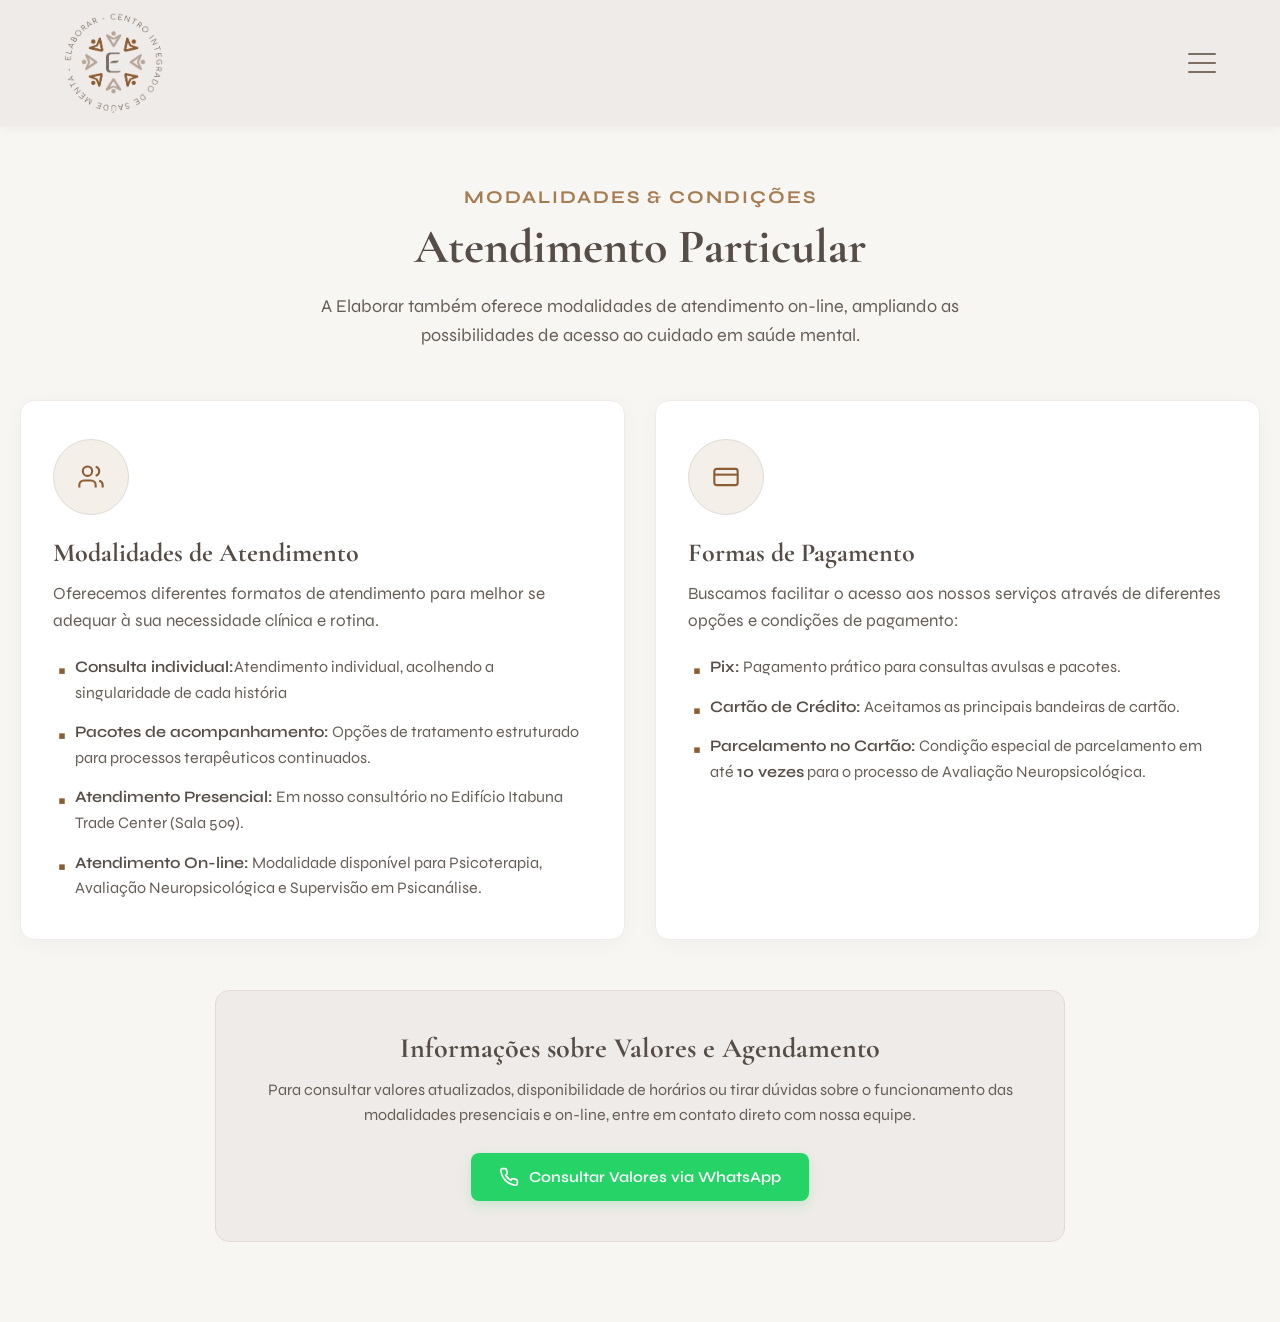
==== commit 81ca9211: "Final Version I cant take this anymo" ====
--- a/atendimento.html
+++ b/atendimento.html
@@ -12,44 +12,45 @@
 </head>
 <body class="fundo-creme">
 
-  <!-- NAVBAR PRINCIPAL -->
-<header class="navbar">
-  <div class="nav-container">
-    <a href="index.html" class="logo-brand">
-      <img src="imagenssite/logo.png" alt="Logo Elaborar" class="logo-img">
-    </a>
+ <!-- NAVBAR UNIFICADA -->
+  <header class="navbar">
+    <div class="nav-container">
+      <a href="index.html" class="logo-brand">
+        <img src="imagenssite/logo.png" alt="Logo Elaborar" class="logo-img">
+      </a>
 
-    <button class="hamburger-btn" id="hamburgerBtn" aria-label="Menu">
-      <span></span><span></span><span></span>
-    </button>
-<!-- Navbar Unificada -->
-    <div class="nav-content" id="navContent">
-      <nav class="nav-menu">
-        <a href="sobre.html#a-clinica" class="nav-link">A Elaborar</a>
+      <button class="hamburger-btn" id="hamburgerBtn" aria-label="Menu">
+        <span></span><span></span><span></span>
+      </button>
 
-        <div class="nav-item has-dropdown">
-          <a href="servicos.html" class="nav-link">Serviços</a>
-          <div class="dropdown-menu">
-            <a href="servicos.html#psicoterapia">Psicoterapia</a>
-            <a href="servicos.html#psicanalise">Psicanálise</a>
-            <a href="servicos.html#psiquiatria">Psiquiatria</a>
-            <a href="servicos.html#avaliacao">Avaliação Neuropsicológica</a>
-            <a href="servicos.html#orientacao-parental">Orientação Parental</a>
+      <div class="nav-content" id="navContent">
+        <nav class="nav-menu">
+          <a href="sobre.html#a-clinica" class="nav-link">A Elaborar</a>
+          
+          <div class="nav-item has-dropdown">
+            <a href="servicos.html" class="nav-link">Serviços</a>
+            <div class="dropdown-menu">
+            <a href="#" onclick="abrirModalServicoPorNome('detalhe-psicoterapia')">Psicoterapia</a>
+            <a href="#" onclick="abrirModalServicoPorNome('detalhe-psicanalise')">Psicanálise</a>
+            <a href="#" onclick="abrirModalServicoPorNome('detalhe-psiquiatria')">Psiquiatria</a>
+            <a href="#" onclick="abrirModalServicoPorNome('detalhe-neuropsicologia')">Neuropsicologia</a>
+            <a href="#" onclick="abrirModalServicoPorNome('detalhe-envelhecimento')">Cuidado no envelhecimento</a>
+            <a href="#" onclick="abrirModalServicoPorNome('detalhe-maternidade')">Maternidade e primeira infância</a>
+         
           </div>
-        </div>
+          </div>
 
-        <a href="profissionais.html" class="nav-link">Profissionais</a>
-        <a href="atendimento.html" class="nav-link">Atendimento Particular</a>
-        <a href="perguntas.html" class="nav-link">Perguntas frequentes</a>
-        <a href="blog.html" class="nav-link">Blog</a>
-        <a href="contatos.html" class="nav-link">Fale conosco</a>
-      </nav>
-      <!-- BOTÃO DE AÇÃO -->
-      <button class="btn-agendar" onclick="abrirModal()">AGENDAR CONSULTA</button>
+          <a href="profissionais.html" class="nav-link">Profissionais</a>
+          <a href="atendimento.html" class="nav-link">Atendimento Particular</a>
+          <a href="perguntas.html" class="nav-link">Perguntas frequentes</a>
+          <a href="blog.html" class="nav-link">Blog</a>
+          <a href="contatos.html" class="nav-link">Fale conosco</a>
+        </nav>
 
+        <button class="btn-agendar" onclick="abrirModal()">AGENDAR CONSULTA</button>
+      </div>
     </div>
-  </div>
-</header>
+  </header>
 
   <section id="atendimento-particular" class="secao-pagina">
     <!-- CABEÇALHO DA SEÇÃO -->
@@ -70,7 +71,7 @@
         <h3>Modalidades de Atendimento</h3>
         <p>Oferecemos diferentes formatos de atendimento para melhor se adequar à sua necessidade clínica e rotina.</p>
         <ul class="lista-detalhes">
-          <li><strong>Consulta individual:</strong> Atendimento pontual ou continuado focado na demanda do paciente.</li>
+          <li><strong>Consulta individual:</strong>Atendimento individual, acolhendo a singularidade de cada história</li>
           <li><strong>Pacotes de acompanhamento:</strong> Opções de tratamento estruturado para processos terapêuticos continuados.</li>
           <li><strong>Atendimento Presencial:</strong> Em nosso consultório no Edifício Itabuna Trade Center (Sala 509).</li>
           <li><strong>Atendimento On-line:</strong> Modalidade disponível para Psicoterapia, Avaliação Neuropsicológica e Supervisão em Psicanálise.</li>
@@ -86,7 +87,7 @@
         <h3>Formas de Pagamento</h3>
         <p>Buscamos facilitar o acesso aos nossos serviços através de diferentes opções e condições de pagamento:</p>
         <ul class="lista-detalhes">
-          <li><strong>Pix:</strong> Pagamento prático para consultas individuais e sessões avulsas.</li>
+          <li><strong>Pix:</strong> Pagamento prático para consultas avulsas e pacotes.</li>
           <li><strong>Cartão de Crédito:</strong> Aceitamos as principais bandeiras de cartão.</li>
           <li><strong>Parcelamento no Cartão:</strong> Condição especial de parcelamento em até <strong>10 vezes</strong> para o processo de Avaliação Neuropsicológica.</li>
         </ul>
@@ -132,6 +133,33 @@
     </div>
   </div>
   </section>
+<script>
+        function abrirModalServicoPorNome(idDetalhe) {
+  if (!window.location.pathname.includes('servicos.html')) {
+    window.location.href = `servicos.html?abrir=${idDetalhe}`;
+    return;
+  }
+  abrirModalServico(idDetalhe);
+}
 
+function destacarCard(idCard) {
+  document.querySelectorAll('.card-servico').forEach(card => card.classList.remove('destacado'));
+  const card = document.getElementById(idCard);
+  if (card) {
+    card.classList.add('destacado');
+  }
+}
+
+document.addEventListener("DOMContentLoaded", function() {
+  const params = new URLSearchParams(window.location.search);
+  const modalParaAbrir = params.get('abrir');
+  
+  if (modalParaAbrir) {
+    setTimeout(() => {
+      abrirModalServico(modalParaAbrir);
+    }, 200);
+  }
+});
+</script>
 </body>   
 </html>
--- a/clinica.css
+++ b/clinica.css
@@ -13,16 +13,33 @@
   color: #3d3530;
 }
 
-* {
-  box-sizing: border-box;
-}
-
 html, body {
   width: 100%;
   max-width: 100%;
   overflow-x: hidden; /* Corta qualquer elemento que tente sair da tela lateralmente */
   margin: 0;
   padding: 0;
+  scroll-behavior: smooth; /* Rolagem suave para links internos */
+}
+
+/* Força o cursor (caret) a ficar visível e preto, evitando o sumiço no fundo branco */
+.ql-editor,
+.ql-editor *,
+input[type="text"],
+input[type="email"],
+input[type="password"],
+textarea {
+  caret-color: #000000 !important;
+}
+
+/* Corrige o bug de elementos internos que criam traços fantasmas ou bloqueiam a seleção/apagamento no Quill */
+.ql-editor span {
+  background-color: transparent !important;
+}
+
+/* Evita que blocos fantasmas fiquem travados na tela na hora da edição */
+.ql-container.ql-snow {
+  box-sizing: border-box;
 }
 
 /* ==========================================
@@ -64,6 +81,7 @@
   align-items: center;
   gap: 1rem;
 }
+
 
 /* ==========================================
    2. NAVBAR PRINCIPAL
@@ -215,6 +233,91 @@
   transition: all 0.3s ease;
 }
 
+/* >>> RESPONSIVO NAVBAR E TOPBAR <<< */
+@media (max-width: 1366px  ) {
+  .topbar-info span:first-child,
+  .divider-dot,
+  .topbar-social {
+    display: none;
+  }
+
+  .topbar-container {
+    justify-content: center;
+  }
+
+  .topbar-info {
+    gap: 0.8rem;
+    font-size: 0.8rem;
+  }
+
+  .hamburger-btn {
+    display: flex;
+  }
+
+  .nav-content {
+    display: none;
+    position: absolute;
+    top: 100%;
+    left: 0;
+    width: 100%;
+    background-color: #efebe8;
+    flex-direction: column;
+    padding: 1.5rem;
+    box-shadow: 0 10px 20px rgba(0,0,0,0.12);
+    gap: 1.2rem;
+    border-top: 1px solid #e2dad5;
+    margin-left: 0;
+  }
+
+  .nav-content.active {
+    display: flex;
+  }
+
+  .nav-menu {
+    flex-direction: column;
+    width: 100%;
+    gap: 0.8rem;
+    margin: 0;
+  }
+
+  .nav-item {
+    width: 100%;
+    text-align: center;
+  }
+
+  .nav-link {
+    font-size: 1rem;
+    display: block;
+    padding: 0.4rem 0;
+  }
+
+  .dropdown-menu {
+    position: static;
+    box-shadow: none;
+    background-color: #e7e1dc;
+    margin-top: 0.4rem;
+    border-radius: 6px;
+  }
+
+  .btn-agendar {
+    width: 100%;
+    max-width: 300px;
+    margin: 0.5rem auto 0 auto;
+    text-align: center;
+  }
+
+  .hamburger-btn.active span:nth-child(1) {
+    transform: translateY(9px) rotate(45deg);
+  }
+  .hamburger-btn.active span:nth-child(2) {
+    opacity: 0;
+  }
+  .hamburger-btn.active span:nth-child(3) {
+    transform: translateY(-9px) rotate(-45deg);
+  }
+}
+
+
 /* ==========================================
    3. HERO SECTION / SLIDESHOW
    ========================================== */
@@ -261,7 +364,6 @@
   z-index: 1;
 }
 
-/* Camada escura sobre a foto */
 .slide-overlay {
   position: absolute;
   inset: 0;
@@ -269,7 +371,6 @@
   z-index: 2;
 }
 
-/* Textos e botões na frente de tudo */
 .slide-conteudo {
   position: relative;
   z-index: 3;
@@ -313,7 +414,6 @@
   text-shadow: 0 1px 5px rgba(0, 0, 0, 0.3);
 }
 
-/* Setas Laterais */
 .slide-nav {
   position: absolute;
   top: 50%;
@@ -342,7 +442,6 @@
 .slide-nav.prev { left: 1.5rem; }
 .slide-nav.next { right: 1.5rem; }
 
-/* Pontos Inferiores */
 .dots-container {
   position: absolute;
   bottom: 1.5rem;
@@ -367,16 +466,18 @@
   transform: scale(1.25);
 }
 
+/* >>> RESPONSIVO HERO <<< */
 @media (max-width: 768px) {
   .hero { height: 480px; }
   .slide-conteudo h2 { font-size: 2.3rem; }
   .slide-conteudo p { font-size: 1.15rem; }
   .slide-nav { display: none; }
 }
+
+
 /* ==========================================
-   4. SEÇÕES DE PÁGINAS E SOBRE NÓS
+   4. SEÇÕES DE PÁGINAS, SOBRE NÓS E PROFISSIONAIS
    ========================================== */
-
 .secao-pagina {
   padding: 40px 3%;
   width: 100%;
@@ -389,13 +490,12 @@
 }
 
 .container-secao {
-  max-width: 95%; /* Expande o conteúdo até próximo das bordas */
+  max-width: 95%; 
   margin: 0 auto;
   display: flex;
   align-items: center;
   gap: 50px;
 }
-
 
 .flex-coluna {
   flex-direction: column;
@@ -432,8 +532,8 @@
 
 .texto-centralizado {
   text-align: center;
-  max-width: 700px;
-  margin-bottom: 40px;
+  max-width: 900px;
+  margin: 0 auto 40px auto;
 }
 
 .imagem-secao {
@@ -498,44 +598,37 @@
   margin-bottom: 15px;
 }
 
-/* Grid e Cards dos Profissionais */
-
-
-/* Ajuste de rolagem da âncora */
+/* Área Profissionais (Cards corrigidos) */
 #profissionais {
-  /* Margem entre Profissionais e sobre a Elaborar*/
   scroll-margin-top: 100px;
   padding-top: 40px; 
 }
+
 #profissionais .texto-centralizado {
-  margin-bottom: 25px; /* Reduzido de 40px para 25px */
-}
-
-.texto-centralizado {
-  text-align: center;
-  max-width: 900px;
-  margin: 0 auto 40px auto;
+  margin-bottom: 25px; 
 }
 
 .grid-profissionais {
-  display: flex; 
-  flex-wrap: nowrap; /* Impede a quebra de linha em telas grandes */
-  justify-content: space-between;
+  display: grid;
+  grid-template-columns: repeat(4, 1fr);
   gap: 20px;
   width: 100%;
   max-width: 1650px;
   margin: 0 auto;
+  align-items: stretch;
 }
 
 .card-profissional {
   background: #ffffff;
-  padding: 25px 15px;
+  padding: 30px 20px;
   border-radius: 12px;
-  flex: 1 1 0; /* Força os 4 cards a terem exatamente o mesmo tamanho */
-  min-width: 0; /* Evita estouro de conteúdo */
-  max-width: none !important;
   text-align: center;
   box-shadow: 0 5px 15px rgba(0, 0, 0, 0.04);
+  box-sizing: border-box;
+  height: auto; 
+  display: flex;
+  flex-direction: column;
+  align-items: center;
   transition: transform 0.3s ease, box-shadow 0.3s ease;
 }
 
@@ -545,8 +638,9 @@
 }
 
 .foto-perfil {
-  width: 180px;       /* Proporcionaliza a foto ao novo tamanho do card (era 250px) */
-  height: 180px;
+  width: 160px;
+  height: 160px;
+  max-width: 100%;
   border-radius: 50%;
   object-fit: cover;
   margin-bottom: 15px;
@@ -562,10 +656,10 @@
 
 .cargo-tag {
   display: inline-block;
-  font-size: 20px;
+  font-size: 18px;
   color: #a67c52;
   font-weight: 700;
-  margin-bottom: 18px;
+  margin-bottom: 15px;
 }
 
 .card-profissional p {
@@ -573,15 +667,37 @@
   line-height: 1.7;
   color: #665e56;
   text-align: center;          
-  margin-top: 15px;
+  margin-top: 10px;
 }
 
 .secao-profissionais {
-  padding: 80px 20px; /* Reduza se o espaço superior estiver exagerado */
-  min-height: calc(100vh - 100px); /* Opcional: faz a seção ocupar a tela quase cheia */
+  padding: 60px 20px; 
   display: flex;
   flex-direction: column;
   justify-content: center;
+}
+
+/* >>> RESPONSIVO SEÇÕES E PROFISSIONAIS <<< */
+@media (max-width: 1024px) {
+  .grid-profissionais {
+    grid-template-columns: repeat(2, 1fr); 
+  }
+}
+
+@media (max-width: 768px) {
+  .container-secao {
+    flex-direction: column;
+    gap: 30px;
+  }
+  
+  .grid-profissionais {
+    grid-template-columns: 1fr; 
+  }
+
+  .card-profissional {
+    width: 100%;
+    max-width: 100% !important;
+  }
 }
 
 
@@ -594,24 +710,12 @@
   margin: 0 auto;
 }
 
-/* Header centralizado da página */
-.texto-centralizado {
-  text-align: center;
+#servicos .texto-centralizado {
   max-width: 750px;
   margin: 0 auto 50px auto;
 }
 
-.subtitulo-secao {
-  display: block;
-  font-size: 0.85rem;
-  font-weight: 700;
-  letter-spacing: 0.15em;
-  color: #a67c52;
-  margin-bottom: 8px;
-  text-transform: uppercase;
-}
-
-.texto-centralizado h2 {
+#servicos .texto-centralizado h2 {
   font-family: 'Cormorant Garamond', serif;
   font-size: 40px;
   font-weight: 700;
@@ -619,7 +723,7 @@
   margin-bottom: 16px;
 }
 
-.texto-centralizado p {
+#servicos .texto-centralizado p {
   font-size: 1.05rem;
   line-height: 1.6;
   color: #665e56;
@@ -627,18 +731,17 @@
 
 .grid-servicos {
   display: grid;
-  grid-template-columns: repeat(5, 1fr); /* 5 cards por linha */
+  grid-template-columns: repeat(5, 1fr); 
   gap: 20px;
   width: 100%;
-  max-width: 1600px; /*largura máxima pra caber na tela */
+  max-width: 1600px; 
   margin: 0 auto;
 }
 
-/* Card Individual ampliado em altura e presença */
 .card-servico {
   background-color: #ffffff;
-  padding: 40px 20px; /* Altura maior com espaçamento horizontal proporcional */
-  min-height: 320px;  /* Mantém todos os 10 cards com o mesmo tamanho alinhado */
+  padding: 40px 20px; 
+  min-height: 320px;  
   border-radius: 16px;
   border: 1px solid #efebe8;
   box-shadow: 0 6px 20px rgba(124, 110, 99, 0.06);
@@ -657,7 +760,6 @@
   border-color: #a67c52;
 }
 
-/* Ícones e Textos */
 .icone-servico {
   width: 68px;
   height: 68px;
@@ -673,7 +775,8 @@
   transition: background-color 0.3s ease, color 0.3s ease, transform 0.3s ease;
 }
 
-card-servico:hover .icone-servico {
+/* Corrigido o bug do hover aqui */
+.card-servico:hover .icone-servico {
   background-color: #8c5d33;
   color: #ffffff;
   transform: scale(1.08);
@@ -694,6 +797,18 @@
   color: #665e56;
 }
 
+/* >>> RESPONSIVO SERVIÇOS <<< */
+@media (max-width: 1400px) {
+  .grid-servicos { grid-template-columns: repeat(3, 1fr); }
+}
+@media (max-width: 900px) {
+  .grid-servicos { grid-template-columns: repeat(2, 1fr); }
+}
+@media (max-width: 600px) {
+  .grid-servicos { grid-template-columns: 1fr; }
+}
+
+
 /* ==========================================
    6. PERGUNTAS FREQUENTES (FAQ)
    ========================================== */
@@ -717,7 +832,6 @@
   gap: 16px;
 }
 
-/* Card do Item */
 .faq-item {
   background-color: #ffffff;
   border: 1px solid #efebe8;
@@ -732,8 +846,7 @@
   box-shadow: 0 6px 18px rgba(124, 110, 99, 0.08);
 }
 
-/* Título / Pergunta */
-.faq-item summary {
+.faq-item summary, .pergunta-faq {
   padding: 22px 26px;
   font-size: 1.05rem;
   font-weight: 600;
@@ -755,7 +868,6 @@
   color: #8c5d33;
 }
 
-/* Sinalizador de + / - automático */
 .faq-item summary::after {
   content: '+';
   font-size: 1.4rem;
@@ -769,8 +881,7 @@
   content: '−';
 }
 
-/* Resposta */
-.faq-resposta {
+.faq-resposta, .resposta-faq {
   padding: 0 26px 22px 26px;
   color: #665e56;
   font-size: 0.96rem;
@@ -779,10 +890,21 @@
   padding-top: 16px;
 }
 
+/* >>> RESPONSIVO FAQ <<< */
+@media (max-width: 600px) {
+  .pergunta-faq, .faq-item summary {
+    padding: 18px 20px;
+    font-size: 0.98rem;
+  }
+  .resposta-faq, .faq-resposta {
+    padding: 14px 20px 18px 20px;
+  }
+}
+
+
 /* ==========================================
    7. ESTRUTURA DO BLOG & CARDS
    ========================================== */
-
 .secao-blog {
   padding: 60px 20px 80px 20px;
   max-width: 1000px;
@@ -795,18 +917,8 @@
   padding: 45px 40px;
   border: 1px solid #efebe8;
   box-shadow: 0 4px 20px rgba(124, 110, 99, 0.06);
-  max-width: 1000px; /* O limite de 1000px fica restrito apenas ao Blog/Contatos */
+  max-width: 1000px; 
   margin: 0 auto;
-}
-
-.subtitulo-secao {
-  display: block;
-  font-size: 0.85rem;
-  font-weight: 700;
-  letter-spacing: 0.15em;
-  color: #a67c52;
-  margin-bottom: 8px;
-  text-transform: uppercase;
 }
 
 .titulo-aba {
@@ -817,7 +929,6 @@
   margin-bottom: 30px;
 }
 
-/* BARRA DO ADMINISTRADOR */
 .admin-bar {
   display: flex;
   justify-content: flex-end;
@@ -841,14 +952,13 @@
   background-color: #f4efe9;
 }
 
-/* FORMULÁRIO DE PUBLICAÇÃO */
 .blog-form-box {
   background-color: #fcfaf7;
   border: 1px solid #e2dad5;
   border-radius: 12px;
   padding: 28px;
   margin-bottom: 40px;
-  display: none; /* Controlado via JS para exibir apenas se admin */
+  display: none; 
 }
 
 .blog-form-box.ativo {
@@ -902,7 +1012,6 @@
   transform: translateY(-1px);
 }
 
-/* CARDS DE ARTIGOS PUBLICADOS */
 #postsContainer {
   display: flex;
   flex-direction: column;
@@ -971,7 +1080,273 @@
   text-decoration: underline;
 }
 
-/* RODAPÉ SIMPLES */
+
+/* ==========================================
+   8. ATENDIMENTO PARTICULAR (Corrigido)
+   ========================================== */
+#atendimento-particular {
+  padding: 60px 20px 80px 20px;
+  max-width: 1200px;
+  margin: 0 auto;
+}
+
+#atendimento-particular .texto-centralizado {
+  max-width: 750px;
+  margin: 0 auto 50px auto;
+}
+
+#atendimento-particular .texto-centralizado h2 {
+  font-family: 'Cormorant Garamond', serif;
+  font-size: 48px; /* Reduzido para evitar quebrar layout mobile */
+  font-weight: 700;
+  color: #554d46;
+  margin-bottom: 16px;
+}
+
+#atendimento-particular .texto-centralizado p {
+  font-size: 18px;
+  line-height: 1.6;
+  color: #665e56;
+}
+
+.container-particular {
+  display: grid;
+  grid-template-columns: repeat(2, 1fr);
+  gap: 30px;
+  margin-bottom: 50px;
+}
+
+.card-particular {
+  background-color: #ffffff;
+  padding: 38px 32px;
+  border-radius: 14px;
+  border: 1px solid #efebe8;
+  box-shadow: 0 4px 15px rgba(124, 110, 99, 0.05);
+  display: flex;
+  flex-direction: column;
+  align-items: flex-start;
+  transition: transform 0.3s ease, box-shadow 0.3s ease, border-color 0.3s ease;
+}
+
+.card-particular:hover {
+  transform: translateY(-5px);
+  box-shadow: 0 12px 25px rgba(124, 110, 99, 0.12);
+  border-color: #a67c52;
+}
+
+.icone-particular {
+  width: 76px;
+  height: 76px;
+  background-color: #f4efe9;
+  border-radius: 50%;
+  display: flex;
+  align-items: center;
+  justify-content: center;
+  margin-bottom: 22px;
+  color: #8c5d33;
+  border: 1px solid #e2dad5;
+  flex-shrink: 0;
+}
+
+.card-particular h3 {
+  font-family: 'Cormorant Garamond', serif;
+  font-size: 26px;
+  font-weight: 700;
+  color: #554d46;
+  margin-bottom: 12px;
+}
+
+.card-particular > p {
+  font-size: 17px;
+  line-height: 1.6;
+  color: #665e56;
+  margin-bottom: 20px;
+}
+
+.lista-detalhes {
+  list-style: none;
+  padding: 0;
+  margin: 0;
+  width: 100%;
+  display: flex;
+  flex-direction: column;
+  gap: 14px;
+}
+
+.lista-detalhes li {
+  position: relative;
+  padding-left: 22px;
+  font-size: 16px;
+  line-height: 1.6;
+  color: #665e56;
+}
+
+.lista-detalhes li::before {
+  content: '•';
+  position: absolute;
+  left: 4px;
+  top: -2px;
+  color: #8c5d33;
+  font-size: 1.4rem;
+}
+
+.lista-detalhes li strong {
+  color: #554d46;
+  font-weight: 600;
+}
+
+.caixa-duvidas-particular {
+  background-color: #efebe8;
+  border-radius: 14px;
+  padding: 40px 30px;
+  text-align: center;
+  max-width: 850px;
+  margin: 0 auto;
+  border: 1px solid #e2dad5;
+}
+
+.caixa-duvidas-particular h3 {
+  font-family: 'Cormorant Garamond', serif;
+  font-size: 28px;
+  font-weight: 700;
+  color: #554d46;
+  margin-bottom: 12px;
+}
+
+.caixa-duvidas-particular p {
+  font-size: 1rem;
+  line-height: 1.6;
+  color: #665e56;
+  margin-bottom: 25px;
+}
+
+.botoes-acao-particular {
+  display: flex;
+  justify-content: center;
+}
+
+.btn-particular-whatsapp {
+  display: inline-flex;
+  align-items: center;
+  gap: 10px;
+  background-color: #25d366;
+  color: #ffffff;
+  padding: 14px 28px;
+  border-radius: 8px;
+  font-size: 0.95rem;
+  font-weight: 600;
+  text-decoration: none;
+  transition: background-color 0.25s ease, transform 0.25s ease;
+  box-shadow: 0 4px 12px rgba(37, 211, 102, 0.2);
+}
+
+/* >>> RESPONSIVO ATENDIMENTO PARTICULAR <<< */
+@media (max-width: 768px) {
+  #atendimento-particular .texto-centralizado h2 {
+    font-size: 32px;
+  }
+  .container-particular {
+    grid-template-columns: 1fr; /* Empilha os cards no celular */
+    gap: 20px;
+  }
+  .card-particular {
+    padding: 25px 20px;
+  }
+}
+
+
+/* ==========================================
+   9. PÁGINA DE CONTATOS E RODAPÉ
+   ========================================== */
+.card-box.contato-box {
+  background: #ffffff;
+  border-radius: 16px;
+  padding: 3rem 2.5rem;
+  border: 1px solid #efebe8;
+  box-shadow: 0 10px 30px rgba(0, 0, 0, 0.03);
+  max-width: 900px;
+  margin: 0 auto;
+}
+
+.card-box.contato-box > p {
+  color: #665e56;
+  font-size: 1rem;
+  line-height: 1.6;
+  margin-bottom: 2.5rem;
+  border-bottom: 1px solid #f0ece9;
+  padding-bottom: 1.2rem;
+}
+
+.grid-contatos {
+  display: grid;
+  grid-template-columns: repeat(auto-fit, minmax(240px, 1fr));
+  gap: 1.5rem;
+  margin-bottom: 2rem;
+}
+
+.card-contato-item {
+  background-color: #fcfaf7;
+  border: 1px solid #efebe8;
+  border-radius: 12px;
+  padding: 1.5rem;
+  transition: transform 0.2s ease, box-shadow 0.2s ease;
+}
+
+.card-contato-item:hover {
+  transform: translateY(-3px);
+  box-shadow: 0 6px 15px rgba(0, 0, 0, 0.04);
+}
+
+.card-contato-item h3 {
+  font-family: 'Syne', sans-serif;
+  font-size: 1.05rem;
+  color: #3d3631;
+  margin-bottom: 0.6rem;
+  display: flex;
+  align-items: center;
+  gap: 0.4rem;
+}
+
+.card-contato-item p {
+  color: #665e56;
+  font-size: 0.95rem;
+  line-height: 1.5;
+  margin: 0;
+}
+
+.link-contato {
+  color: #8c5d33;
+  font-weight: 700;
+  text-decoration: none;
+  transition: color 0.2s;
+}
+
+.link-contato:hover {
+  color: #6f4726;
+  text-decoration: underline;
+}
+
+.bloco-particular {
+  background-color: #f8f4f0;
+  border: 1px dashed #d8c8b8;
+  border-radius: 12px;
+  padding: 1.5rem;
+}
+
+.bloco-particular h3 {
+  font-family: 'Cormorant Garamond', serif;
+  font-size: 1.4rem;
+  color: #8c5d33;
+  margin-bottom: 0.5rem;
+}
+
+.bloco-particular p {
+  color: #665e56;
+  font-size: 0.95rem;
+  line-height: 1.6;
+  margin: 0;
+}
+
 .rodape-simples {
   text-align: center;
   padding: 30px 20px;
@@ -981,302 +1356,16 @@
   margin-top: 40px;
 } 
 
-
-/* ==========================================
-   8. ATENDIMENTO PARTICULAR
-   ========================================== */
-#atendimento-particular {
-  padding: 60px 20px 80px 20px;
-  max-width: 1200px;
-  margin: 0 auto;
-}
-
-/* Cabeçalho da Seção */
-.texto-centralizado {
-  text-align: center;
-  max-width: 750px;
-  margin: 0 auto 50px auto;
-}
-
-.subtitulo-secao {
-  display: block;
-  font-size: 0.85rem;
-  font-weight: 700;
-  letter-spacing: 0.15em;
-  color: #a67c52;
-  margin-bottom: 8px;
-  text-transform: uppercase;
-}
-
-.texto-centralizado h2 {
-  font-family: 'Cormorant Garamond', serif;
-  font-size: 70px;
-  font-weight: 700;
-  color: #554d46;
-  margin-bottom: 16px;
-}
-
-.texto-centralizado p {
-  font-size: 20px;
-  line-height: 1.6;
-  color: #665e56;
-}
-
-/* Grid de Cards (Modalidades e Pagamento) */
-.container-particular {
-  display: grid;
-  grid-template-columns: repeat(2, 1fr);
-  gap: 30px;
-  margin-bottom: 50px;
-}
-
-.card-particular {
-  background-color: #ffffff;
-  padding: 38px 32px;
-  border-radius: 14px;
-  border: 1px solid #efebe8;
-  box-shadow: 0 4px 15px rgba(124, 110, 99, 0.05);
-  display: flex;
-  flex-direction: column;
-  align-items: flex-start;
-  transition: transform 0.3s ease, box-shadow 0.3s ease, border-color 0.3s ease;
-}
-
-.card-particular:hover {
-  transform: translateY(-5px);
-  box-shadow: 0 12px 25px rgba(124, 110, 99, 0.12);
-  border-color: #a67c52;
-}
-
-/* Ícone Destacado Circular */
-.icone-particular {
-  width: 76px;
-  height: 76px;
-  background-color: #f4efe9;
-  border-radius: 50%;
-  display: flex;
-  align-items: center;
-  justify-content: center;
-  margin-bottom: 22px;
-  color: #8c5d33;
-  border: 1px solid #e2dad5;
-  flex-shrink: 0;
-}
-
-.card-particular h3 {
-  font-family: 'Cormorant Garamond', serif;
-  font-size: 26px;
-  font-weight: 700;
-  color: #554d46;
-  margin-bottom: 12px;
-}
-
-.card-particular > p {
-  font-size: 20px;
-  line-height: 1.6;
-  color: #665e56;
-  margin-bottom: 20px;
-}
-
-/* Estilização da Lista de Detalhes */
-.lista-detalhes {
-  list-style: none;
-  padding: 0;
-  margin: 0;
-  width: 100%;
-  display: flex;
-  flex-direction: column;
-  gap: 14px;
-}
-
-.lista-detalhes li {
-  position: relative;
-  padding-left: 22px;
-  font-size: 20px;
-  line-height: 1.6;
-  color: #665e56;
-}
-
-.lista-detalhes li::before {
-  content: '•';
-  position: absolute;
-  left: 4px;
-  top: -2px;
-  color: #8c5d33;
-  font-size: 1.4rem;
-}
-
-.lista-detalhes li strong {
-  color: #554d46;
-  font-weight: 600;
-}
-
-/* Caixa de Informações Adicionais / WhatsApp */
-.caixa-duvidas-particular {
-  background-color: #efebe8;
-  border-radius: 14px;
-  padding: 40px 30px;
-  text-align: center;
-  max-width: 850px;
-  margin: 0 auto;
-  border: 1px solid #e2dad5;
-}
-
-.caixa-duvidas-particular h3 {
-  font-family: 'Cormorant Garamond', serif;
-  font-size: 28px;
-  font-weight: 700;
-  color: #554d46;
-  margin-bottom: 12px;
-}
-
-.caixa-duvidas-particular p {
-  font-size: 1rem;
-  line-height: 1.6;
-  color: #665e56;
-  margin-bottom: 25px;
-}
-
-.botoes-acao-particular {
-  display: flex;
-  justify-content: center;
-}
-
-.btn-particular-whatsapp {
-  display: inline-flex;
-  align-items: center;
-  gap: 10px;
-  background-color: #25d366;
-  color: #ffffff;
-  padding: 14px 28px;
-  border-radius: 8px;
-  font-size: 0.95rem;
-  font-weight: 600;
-  text-decoration: none;
-  transition: background-color 0.25s ease, transform 0.25s ease, box-shadow 0.25s ease;
-  box-shadow: 0 4px 12px rgba(37, 211, 102, 0.2);
-}
-
-/* ==========================================
-   9.ESTILIZAÇÃO DA PÁGINA DE CONTATOS
-   ========================================== */
-.card-box {
-  background: #ffffff;
-  border-radius: 16px;
-  padding: 3rem 2.5rem;
-  border: 1px solid #efebe8;
-  box-shadow: 0 10px 30px rgba(0, 0, 0, 0.03);
-  max-width: 900px;
-  margin: 0 auto;
-}
-
-.subtitulo-secao {
-  font-family: 'Syne', sans-serif;
-  font-size: 0.8rem;
-  letter-spacing: 2px;
-  color: #a67c52;
-  font-weight: 700;
-  text-transform: uppercase;
-  display: block;
-  margin-bottom: 0.5rem;
-}
-
-.titulo-aba {
-  font-family: 'Cormorant Garamond', serif;
-  font-size: 2.2rem;
-  color: #554d46;
-  margin-bottom: 0.8rem;
-}
-
-.card-box > p {
-  color: #665e56;
-  font-size: 1rem;
-  line-height: 1.6;
-  margin-bottom: 2.5rem;
-  border-bottom: 1px solid #f0ece9;
-  padding-bottom: 1.2rem;
-}
-
-/* Grid de Informações */
-.grid-contatos {
-  display: grid;
-  grid-template-columns: repeat(auto-fit, minmax(240px, 1fr));
-  gap: 1.5rem;
-  margin-bottom: 2rem;
-}
-
-.card-contato-item {
-  background-color: #fcfaf7;
-  border: 1px solid #efebe8;
-  border-radius: 12px;
-  padding: 1.5rem;
-  transition: transform 0.2s ease, box-shadow 0.2s ease;
-}
-
-.card-contato-item:hover {
-  transform: translateY(-3px);
-  box-shadow: 0 6px 15px rgba(0, 0, 0, 0.04);
-}
-
-.card-contato-item h3 {
-  font-family: 'Syne', sans-serif;
-  font-size: 1.05rem;
-  color: #3d3631;
-  margin-bottom: 0.6rem;
-  display: flex;
-  align-items: center;
-  gap: 0.4rem;
-}
-
-.card-contato-item p {
-  color: #665e56;
-  font-size: 0.95rem;
-  line-height: 1.5;
-  margin: 0;
-}
-
-.link-contato {
-  color: #8c5d33;
-  font-weight: 700;
-  text-decoration: none;
-  transition: color 0.2s;
-}
-
-.link-contato:hover {
-  color: #6f4726;
-  text-decoration: underline;
-}
-
-/* Destaque Atendimento Particular */
-.bloco-particular {
-  background-color: #f8f4f0;
-  border: 1px dashed #d8c8b8;
-  border-radius: 12px;
-  padding: 1.5rem;
-}
-
-.bloco-particular h3 {
-  font-family: 'Cormorant Garamond', serif;
-  font-size: 1.4rem;
-  color: #8c5d33;
-  margin-bottom: 0.5rem;
-}
-
-.bloco-particular p {
-  color: #665e56;
-  font-size: 0.95rem;
-  line-height: 1.6;
-  margin: 0;
-}
-
+/* >>> RESPONSIVO CONTATOS / BLOG CARDS <<< */
 @media (max-width: 600px) {
   .card-box {
     padding: 2rem 1.2rem;
   }
 }
 
+
 /* ==========================================
-   1.2. MODAL DE AGENDAMENTO
+   10. MODAL DE AGENDAMENTO
    ========================================== */
 .modal {
   display: none; 
@@ -1288,8 +1377,8 @@
   justify-content: center;
   align-items: center;
   padding: 1rem;
-  
-}
+}
+
 .modal.ativo {
   display: flex;
 }
@@ -1376,125 +1465,134 @@
 .btn-submit:hover {
   background-color: #6f4726;
 }
+
+/* >>> RESPONSIVO MODAL AGENDAMENTO <<< */
+@media (max-width: 600px) {
+  .form-row {
+    flex-direction: column;
+    gap: 1rem;
+  }
+}
+
+
 /* ==========================================
-   1.3. MODAL DE SERVIÇOS
+   11. MODAL DE SERVIÇOS
    ========================================== */
-   
-    .btn-saiba-mais {
-      background: none;
-      border: none;
-      color: #7a5c4d;
-      font-family: 'Syne', sans-serif;
-      font-weight: 600;
-      font-size: 0.9rem;
-      cursor: pointer;
-      margin-top: 15px;
-      padding: 0;
-      display: inline-flex;
-      align-items: center;
-      gap: 5px;
-      transition: color 0.3s ease;
-    }
-
-    .btn-saiba-mais:hover {
-      color: #4a3528;
-      text-decoration: underline;
-    }
-
-    /* Estrutura do Modal */
-    .modal-servico-overlay {
-      position: fixed;
-      top: 0;
-      left: 0;
-      width: 100%;
-      height: 100%;
-      background: rgba(0, 0, 0, 0.5);
-      display: none;
-      justify-content: center;
-      align-items: center;
-      z-index: 1000;
-      padding: 20px;
-      box-sizing: border-box;
-    }
-
-    .modal-servico-overlay.ativo {
-      display: flex;
-    }
-
-    .modal-servico-conteudo {
-      background: #faf7f2;
-      border-radius: 12px;
-      max-width: 650px;
-      width: 100%;
-      max-height: 85vh;
-      overflow-y: auto;
-      padding: 35px 30px;
-      position: relative;
-      box-shadow: 0 10px 30px rgba(0, 0, 0, 0.15);
-      animation: modalFadeIn 0.3s ease;
-    }
-
-    @keyframes modalFadeIn {
-      from { opacity: 0; transform: translateY(-10px); }
-      to { opacity: 1; transform: translateY(0); }
-    }
-
-    .modal-fechar {
-      position: absolute;
-      top: 15px;
-      right: 20px;
-      background: none;
-      border: none;
-      font-size: 2rem;
-      color: #666;
-      cursor: pointer;
-      line-height: 1;
-    }
-
-    .modal-servico-conteudo h3 {
-      font-family: 'Cormorant Garamond', serif;
-      font-size: 2rem;
-      color: #333;
-      margin-bottom: 20px;
-      padding-right: 30px;
-    }
-
-    .modal-servico-conteudo p {
-      font-family: 'Syne', sans-serif;
-      font-size: 1rem;
-      line-height: 1.6;
-      color: #555;
-      margin-bottom: 15px;
-    }
-
-    .modal-servico-conteudo h4 {
-      font-family: 'Cormorant Garamond', serif;
-      font-size: 1.4rem;
-      color: #333;
-      margin-top: 25px;
-      margin-bottom: 15px;
-    }
-
-    /* Tags para Demandas da Psiquiatria */
-    .lista-tags-demandas {
-      display: flex;
-      flex-wrap: wrap;
-      gap: 8px;
-      margin-top: 15px;
-      padding: 0;
-      list-style: none;
-    }
-
-    .lista-tags-demandas li {
-      background-color: #eee7dd;
-      color: #4a3528;
-      font-family: 'Syne', sans-serif;
-      font-size: 0.88rem;
-      padding: 8px 14px;
-      border-radius: 20px;
-    }
+.btn-saiba-mais {
+  background: none;
+  border: none;
+  color: #7a5c4d;
+  font-family: 'Syne', sans-serif;
+  font-weight: 600;
+  font-size: 0.9rem;
+  cursor: pointer;
+  margin-top: 15px;
+  padding: 0;
+  display: inline-flex;
+  align-items: center;
+  gap: 5px;
+  transition: color 0.3s ease;
+}
+
+.btn-saiba-mais:hover {
+  color: #4a3528;
+  text-decoration: underline;
+}
+
+.modal-servico-overlay {
+  position: fixed;
+  top: 0;
+  left: 0;
+  width: 100%;
+  height: 100%;
+  background: rgba(0, 0, 0, 0.5);
+  display: none;
+  justify-content: center;
+  align-items: center;
+  z-index: 1000;
+  padding: 20px;
+  box-sizing: border-box;
+}
+
+.modal-servico-overlay.ativo {
+  display: flex;
+}
+
+.modal-servico-conteudo {
+  background: #faf7f2;
+  border-radius: 12px;
+  max-width: 650px;
+  width: 100%;
+  max-height: 85vh;
+  overflow-y: auto;
+  padding: 35px 30px;
+  position: relative;
+  box-shadow: 0 10px 30px rgba(0, 0, 0, 0.15);
+  animation: modalFadeIn 0.3s ease;
+}
+
+@keyframes modalFadeIn {
+  from { opacity: 0; transform: translateY(-10px); }
+  to { opacity: 1; transform: translateY(0); }
+}
+
+.modal-fechar {
+  position: absolute;
+  top: 15px;
+  right: 20px;
+  background: none;
+  border: none;
+  font-size: 2rem;
+  color: #666;
+  cursor: pointer;
+  line-height: 1;
+}
+
+.modal-servico-conteudo h3 {
+  font-family: 'Cormorant Garamond', serif;
+  font-size: 2rem;
+  color: #333;
+  margin-bottom: 20px;
+  padding-right: 30px;
+}
+
+.modal-servico-conteudo p {
+  font-family: 'Syne', sans-serif;
+  font-size: 1rem;
+  line-height: 1.6;
+  color: #555;
+  margin-bottom: 15px;
+}
+
+.modal-servico-conteudo h4 {
+  font-family: 'Cormorant Garamond', serif;
+  font-size: 1.4rem;
+  color: #333;
+  margin-top: 25px;
+  margin-bottom: 15px;
+}
+
+.lista-tags-demandas {
+  display: flex;
+  flex-wrap: wrap;
+  gap: 8px;
+  margin-top: 15px;
+  padding: 0;
+  list-style: none;
+}
+
+.lista-tags-demandas li {
+  background-color: #eee7dd;
+  color: #4a3528;
+  font-family: 'Syne', sans-serif;
+  font-size: 0.88rem;
+  padding: 8px 14px;
+  border-radius: 20px;
+}
+
+
 /* ==========================================
-   1.5 BOTÃO FLUTUANTE WHATSAPP
+   12. BOTÃO FLUTUANTE WHATSAPP E EXTRAS
    ========================================== */
 .whatsapp-btn {
   position: fixed;
@@ -1511,16 +1609,8 @@
   box-shadow: 0 4px 12px rgba(0, 0, 0, 0.25);
   z-index: 80;
 }
-/* ==========================================
-   1.4 EFEITOS DE TRANSIÇÃO E REVELAÇÃO SUAVE
-   ========================================== */
-
-/* Rolagem suave para links internos (ex: #servicos, #contato) */
-html {
-  scroll-behavior: smooth;
-}
-
-/* Estado inicial escondido dos elementos ao rolar a página */
+
+/* Efeitos de revelação suave */
 .reveal-on-scroll {
   opacity: 0;
   transform: translateY(28px);
@@ -1529,156 +1619,35 @@
   will-change: opacity, transform;
 }
 
-/* Estado visível ativado pelo JavaScript */
 .reveal-on-scroll.is-visible {
   opacity: 1;
   transform: translateY(0);
 }
 
-/* Efeito de transição suave nas trocas de estado dos botões e links */
 a, button, .card-servico, .card-info {
   transition: all 0.3s ease-in-out;
 }
 
-/* ==========================================
-   1.6. RESPONSIVIDADE E MEDIA QUERIES
-   ========================================== */
-@media (max-width: 1100px) {
-  .topbar-info span:first-child,
-  .divider-dot,
-  .topbar-social {
-    display: none;
-  }
-
-  .topbar-container {
-    justify-content: center;
-  }
-
-  .topbar-info {
-    gap: 0.8rem;
-    font-size: 0.8rem;
-  }
-
-  .hamburger-btn {
-    display: flex;
-  }
-
-  .nav-content {
-    display: none;
-    position: absolute;
-    top: 100%;
-    left: 0;
-    width: 100%;
-    background-color: #efebe8;
-    flex-direction: column;
-    padding: 1.5rem;
-    box-shadow: 0 10px 20px rgba(0,0,0,0.12);
-    gap: 1.2rem;
-    border-top: 1px solid #e2dad5;
-    margin-left: 0;
-  }
-
-  .nav-content.active {
-    display: flex;
-  }
-
-  .nav-menu {
-    flex-direction: column;
-    width: 100%;
-    gap: 0.8rem;
-    margin: 0;
-  }
-
-  .nav-item {
-    width: 100%;
-    text-align: center;
-  }
-
-  .nav-link {
-    font-size: 1rem;
-    display: block;
-    padding: 0.4rem 0;
-  }
-
-  .dropdown-menu {
-    position: static;
-    box-shadow: none;
-    background-color: #e7e1dc;
-    margin-top: 0.4rem;
-    border-radius: 6px;
-  }
-
-  .btn-agendar {
-    width: 100%;
-    max-width: 300px;
-    margin: 0.5rem auto 0 auto;
-    text-align: center;
-  }
-
-  .hamburger-btn.active span:nth-child(1) {
-    transform: translateY(9px) rotate(45deg);
-  }
-
-  .hamburger-btn.active span:nth-child(2) {
-    opacity: 0;
-  }
-
-  .hamburger-btn.active span:nth-child(3) {
-    transform: translateY(-9px) rotate(-45deg);
-  }
-}
-
-@media (max-width: 768px) {
-  .container-secao {
-    flex-direction: column;
-    gap: 30px;
-  }
-}
-
-@media (max-width: 600px) {
-  .form-row {
-    flex-direction: column;
-    gap: 1rem;
-  }
-}
-/* Ajuste Mobile */
-@media (max-width: 600px) {
-  .pergunta-faq {
-    padding: 18px 20px;
-    font-size: 0.98rem;
-  }
-  
-  .resposta-faq {
-    padding: 0 20px 18px 20px;
-    padding-top: 14px;
-  }
-}
-/*  */
+/* Extras (Seção Online) - Caso utilizada no HTML */
 @media (max-width: 600px) {
   .secao-online {
     padding: 50px 15px;
   }
-  
   .grid-online {
     grid-template-columns: 1fr;
-  }}
-
-
-  /* Serviços */
-@media (max-width: 1400px) {
-  .grid-servicos {
-    grid-template-columns: repeat(3, 1fr); /* 3 por linha em monitores menores */
-  }
-}
-
-@media (max-width: 900px) {
-  .grid-servicos {
-    grid-template-columns: repeat(2, 1fr); /* 2 por linha em tablets */
-  }
-}
-
-@media (max-width: 600px) {
-  .grid-servicos {
-    grid-template-columns: 1fr; /* 1 por linha no celular */
-  }
+  }
+}
+
+/* Força a remoção de qualquer caractere de controle ou pseudo-elemento gerado no final dos parágrafos do blog */
+.post-texto p::after,
+.post-texto div::after,
+.post-texto *:last-child::after {
+  content: none !important;
+  display: none !important;
+}
+
+/* Garante que nenhum span invisível ou cursor fantasma fique preso no texto */
+.post-texto span[style*="cursor"],
+.post-texto .ql-cursor {
+  display: none !important;
 }
